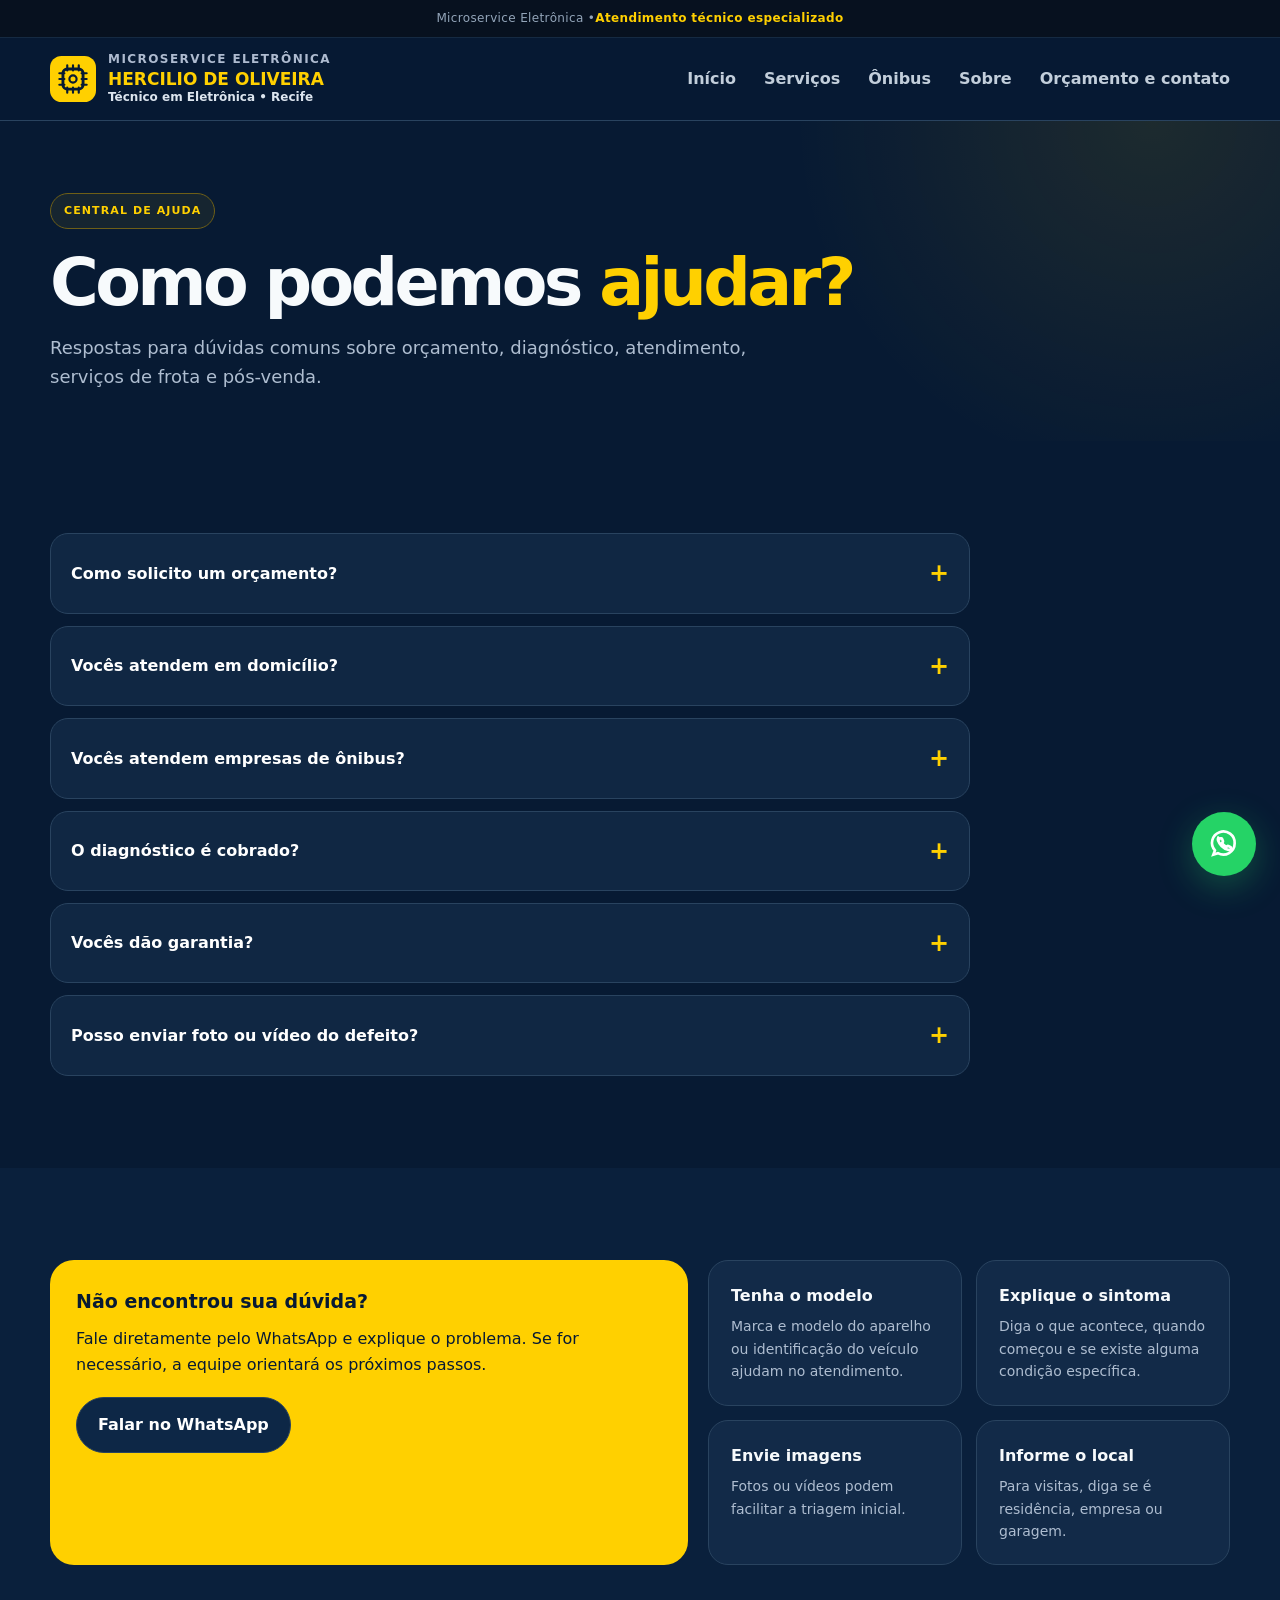
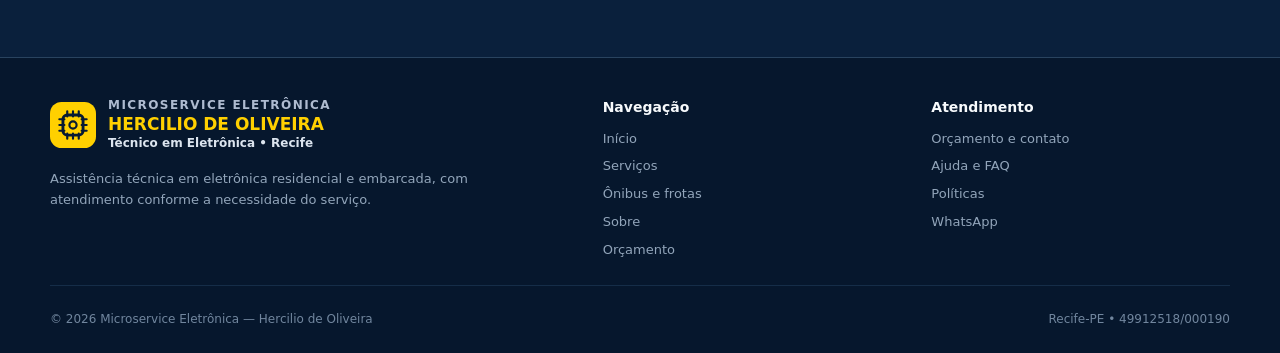
==== ajuda.html @ 04bb1ad4 "Add files via upload" ====
<!DOCTYPE html>
<html lang="pt-BR">
 <head>
  <meta charset="utf-8"/>
  <meta content="width=device-width,initial-scale=1" name="viewport"/>
  <meta content="Microservice Eletrônica — assistência técnica em eletrônica residencial e embarcada para frotas em Recife e RMR." name="description"/>
  <meta content="#071a33" name="theme-color"/>
  <title>
   Ajuda e FAQ | Microservice Eletrônica
  </title>
  <link href="assets/microservice-icon.svg" rel="icon" type="image/svg+xml"/>
  <link href="style.css" rel="stylesheet"/>
 </head>
 <body>
  <div class="topbar">
   Microservice Eletrônica •
   <b>
    Atendimento técnico especializado
   </b>
  </div>
  <header>
   <div class="container nav">
    <a aria-label="Microservice Eletrônica — início" class="brand" href="index.html">
     <svg aria-hidden="true" class="brand-icon" viewbox="0 0 64 64">
      <rect fill="#ffd000" height="64" rx="16" width="64">
      </rect>
      <rect fill="none" height="28" rx="6" stroke="#071a33" stroke-width="4" width="28" x="18" y="18">
      </rect>
      <path d="M24 13v7M32 13v7M40 13v7M24 44v7M32 44v7M40 44v7M13 24h7M13 32h7M13 40h7M44 24h7M44 32h7M44 40h7" stroke="#071a33" stroke-linecap="round" stroke-width="3">
      </path>
      <circle cx="32" cy="32" fill="#ffd000" r="5" stroke="#071a33" stroke-width="3">
      </circle>
     </svg>
     <div class="brand-text">
      <small>
       MICROSERVICE ELETRÔNICA
      </small>
      <strong>
       HERCILIO DE OLIVEIRA
      </strong>
      <span>
       Técnico em Eletrônica • Recife
      </span>
     </div>
    </a>
    <nav class="menu">
     <a class="" href="index.html">
      Início
     </a>
     <a class="" href="servicos.html">
      Serviços
     </a>
     <a class="" href="onibus.html">
      Ônibus
     </a>
     <a class="" href="sobre.html">
      Sobre
     </a>
     <a class="" href="orcamento.html">
      Orçamento e contato
     </a>
    </nav>
    <button aria-expanded="false" aria-label="Abrir menu" class="hamb" onclick="toggleMenu()">
     ☰
    </button>
   </div>
  </header>
  <main>
   <section class="page-hero">
    <div class="container">
     <div class="kicker">
      Central de ajuda
     </div>
     <h1>
      Como podemos
      <span>
       ajudar?
      </span>
     </h1>
     <p>
      Respostas para dúvidas comuns sobre orçamento, diagnóstico, atendimento, serviços de frota e pós-venda.
     </p>
    </div>
   </section>
   <section class="section">
    <div class="container">
     <div class="faq-list">
      <div class="faq-item">
       <button class="faq-question">
        Como solicito um orçamento?
        <span>
         +
        </span>
       </button>
       <div class="faq-answer">
        Use a página Orçamento, informe o equipamento ou sistema, descreva o defeito e envie. O site abrirá uma conversa no WhatsApp com os dados organizados.
       </div>
      </div>
      <div class="faq-item">
       <button class="faq-question">
        Vocês atendem em domicílio?
        <span>
         +
        </span>
       </button>
       <div class="faq-answer">
        Sim, a Microservice trabalha com atendimento em domicílio para serviços compatíveis. A disponibilidade e o deslocamento devem ser confirmados antes do atendimento.
       </div>
      </div>
      <div class="faq-item">
       <button class="faq-question">
        Vocês atendem empresas de ônibus?
        <span>
         +
        </span>
       </button>
       <div class="faq-answer">
        Sim. A linha de eletrônica embarcada contempla serviços para monitores, letreiros LED, áudio, USB, câmeras e outros periféricos, conforme diagnóstico e viabilidade técnica.
       </div>
      </div>
      <div class="faq-item">
       <button class="faq-question">
        O diagnóstico é cobrado?
        <span>
         +
        </span>
       </button>
       <div class="faq-answer">
        A forma de cobrança do diagnóstico, deslocamento ou visita deve ser confirmada no orçamento, pois depende do tipo de serviço e local.
       </div>
      </div>
      <div class="faq-item">
       <button class="faq-question">
        Vocês dão garantia?
        <span>
         +
        </span>
       </button>
       <div class="faq-answer">
        Quando houver garantia para o serviço, prazo e condições serão informados no orçamento ou comprovante do atendimento. A cobertura depende do serviço realizado e das condições combinadas.
       </div>
      </div>
      <div class="faq-item">
       <button class="faq-question">
        Posso enviar foto ou vídeo do defeito?
        <span>
         +
        </span>
       </button>
       <div class="faq-answer">
        Sim. Fotos, vídeos, modelo do equipamento e descrição do sintoma podem ajudar na triagem. O envio pode ser feito pelo WhatsApp.
       </div>
      </div>
     </div>
    </div>
   </section>
   <section class="section alt">
    <div class="container trust">
     <div class="trust-note">
      <strong>
       Não encontrou sua dúvida?
      </strong>
      <p style="margin-top:10px">
       Fale diretamente pelo WhatsApp e explique o problema. Se for necessário, a equipe orientará os próximos passos.
      </p>
      <a class="btn btn-dark" href="https://wa.me/5581988515073" style="margin-top:20px" target="_blank">
       Falar no WhatsApp
      </a>
     </div>
     <div class="trust-grid">
      <div class="trust-card">
       <h3>
        Tenha o modelo
       </h3>
       <p>
        Marca e modelo do aparelho ou identificação do veículo ajudam no atendimento.
       </p>
      </div>
      <div class="trust-card">
       <h3>
        Explique o sintoma
       </h3>
       <p>
        Diga o que acontece, quando começou e se existe alguma condição específica.
       </p>
      </div>
      <div class="trust-card">
       <h3>
        Envie imagens
       </h3>
       <p>
        Fotos ou vídeos podem facilitar a triagem inicial.
       </p>
      </div>
      <div class="trust-card">
       <h3>
        Informe o local
       </h3>
       <p>
        Para visitas, diga se é residência, empresa ou garagem.
       </p>
      </div>
     </div>
    </div>
   </section>
  </main>
  <footer class="footer">
   <div class="container">
    <div class="footer-grid">
     <div>
      <a class="brand" href="index.html">
       <svg aria-hidden="true" class="brand-icon" viewbox="0 0 64 64">
        <rect fill="#ffd000" height="64" rx="16" width="64">
        </rect>
        <rect fill="none" height="28" rx="6" stroke="#071a33" stroke-width="4" width="28" x="18" y="18">
        </rect>
        <path d="M24 13v7M32 13v7M40 13v7M24 44v7M32 44v7M40 44v7M13 24h7M13 32h7M13 40h7M44 24h7M44 32h7M44 40h7" stroke="#071a33" stroke-linecap="round" stroke-width="3">
        </path>
        <circle cx="32" cy="32" fill="#ffd000" r="5" stroke="#071a33" stroke-width="3">
        </circle>
       </svg>
       <div class="brand-text">
        <small>
         MICROSERVICE ELETRÔNICA
        </small>
        <strong>
         HERCILIO DE OLIVEIRA
        </strong>
        <span>
         Técnico em Eletrônica • Recife
        </span>
       </div>
      </a>
      <p style="margin-top:16px;max-width:480px">
       Assistência técnica em eletrônica residencial e embarcada, com atendimento conforme a necessidade do serviço.
      </p>
     </div>
     <div>
      <h4>
       Navegação
      </h4>
      <ul>
       <li>
        <a href="index.html">
         Início
        </a>
       </li>
       <li>
        <a href="servicos.html">
         Serviços
        </a>
       </li>
       <li>
        <a href="onibus.html">
         Ônibus e frotas
        </a>
       </li>
       <li>
        <a href="sobre.html">
         Sobre
        </a>
       </li>
       <li>
        <a href="orcamento.html">
         Orçamento
        </a>
       </li>
      </ul>
     </div>
     <div>
      <h4>
       Atendimento
      </h4>
      <ul>
       <li>
        <a href="orcamento.html">
         Orçamento e contato
        </a>
       </li>
       <li>
        <a href="ajuda.html">
         Ajuda e FAQ
        </a>
       </li>
       <li>
        <a href="politicas.html">
         Políticas
        </a>
       </li>
       <li>
        <a href="https://wa.me/5581988515073" target="_blank">
         WhatsApp
        </a>
       </li>
      </ul>
     </div>
    </div>
    <div class="footer-bottom">
     <span>
      © 2026 Microservice Eletrônica — Hercilio de Oliveira
     </span>
     <span>
      Recife-PE • 49912518/000190
     </span>
    </div>
   </div>
  </footer>
  <a aria-label="Falar pelo WhatsApp" class="whatsapp" href="https://wa.me/5581988515073?text=Ol%C3%A1%2C%20Hercilio!%20Gostaria%20de%20falar%20sobre%20um%20servi%C3%A7o." target="_blank">
   <svg fill="none" stroke="currentColor" stroke-width="2" viewbox="0 0 24 24">
    <path d="M20 11.5a8.5 8.5 0 0 1-12.6 7.4L4 20l1.2-3.2A8.5 8.5 0 1 1 20 11.5Z">
    </path>
    <path d="M8.7 8.1c.2-.4.4-.4.7-.4h.6c.2 0 .4.1.5.4l.7 1.7c.1.3.1.5-.1.7l-.6.7c.8 1.4 1.9 2.4 3.3 3.1l.7-.7c.2-.2.4-.2.7-.1l1.6.7c.3.1.4.3.4.6v.6c0 .3-.1.5-.4.7-.5.3-1.2.4-1.8.2-3.4-1-6.3-3.7-7.5-7.1-.2-.6-.1-1.3.2-1.9Z">
    </path>
   </svg>
  </a>
  <script src="script.js">
  </script>
 </body>
</html>
---- style.css ----
:root {
  --navy:#071a33;
  --navy2:#0b2341;
  --panel:#122945;
  --panel2:#172f4d;
  --yellow:#ffd000;
  --yellow2:#f5bd00;
  --green:#25d366;
  --cyan:#36d7c5;
  --white:#f7fafc;
  --muted:#aebdd0;
  --line:#29435f;
  --ink:#08172a;
  --shadow:0 22px 70px rgba(0,0,0,.28);
  --radius:24px
}
* {
  box-sizing:border-box;
  margin:0;
  padding:0
}
html {
  scroll-behavior:smooth
}
body {
  font-family:Inter,ui-sans-serif,system-ui,-apple-system,"Segoe UI",sans-serif;
  color:var(--white);
  background:var(--navy);
  line-height:1.6
}
a {
  text-decoration:none;
  color:inherit
}
img {
  display:block;
  max-width:100%
}
button,input,select,textarea {
  font:inherit
}
.container {
  width:min(1180px,calc(100% - 40px));
  margin:auto
}
.topbar {
  height:38px;
  background:#07111f;
  border-bottom:1px solid #152a42;
  display:flex;
  align-items:center;
  justify-content:center;
  color:#93a5b9;
  font-size:12px;
  letter-spacing:.03em
}
.topbar b {
  color:var(--yellow)
}
header {
  position:sticky;
  top:0;
  z-index:100;
  background:rgba(7,26,51,.94);
  backdrop-filter:blur(16px);
  border-bottom:1px solid var(--line)
}
.nav {
  height:82px;
  display:flex;
  align-items:center;
  gap:30px
}
.brand {
  display:flex;
  align-items:center;
  gap:12px;
  min-width:330px
}
.brand-icon {
  width:46px;
  height:46px;
  flex:0 0 46px
}
.brand-text small {
  display:block;
  color:#aebbd0;
  font-size:12px;
  font-weight:800;
  letter-spacing:.12em
}
.brand-text strong {
  display:block;
  color:var(--yellow);
  font-size:17px;
  line-height:1.1
}
.brand-text span {
  display:block;
  color:#dce5ef;
  font-size:12px;
  font-weight:700
}
.menu {
  margin-left:auto;
  display:flex;
  align-items:center;
  gap:28px;
  font-weight:700;
  color:#c2cedb
}
.menu a {
  transition:.2s
}
.menu a:hover,.menu a.active {
  color:#fff
}
.hamb {
  display:none;
  margin-left:auto;
  background:none;
  color:#fff;
  border:0;
  font-size:28px;
  cursor:pointer
}
.hero {
  position:relative;
  overflow:hidden;
  background:radial-gradient(circle at 90% 15%,rgba(255,208,0,.10),transparent 28%),linear-gradient(180deg,#071a33,#081c36)
}
.hero:before {
  content:"";
  position:absolute;
  inset:0;
  background-image:linear-gradient(rgba(255,208,0,.055) 1px,transparent 1px),linear-gradient(90deg,rgba(255,208,0,.055) 1px,transparent 1px);
  background-size:48px 48px;
  mask-image:linear-gradient(to bottom,black,transparent 95%);
  pointer-events:none
}
.hero-grid {
  position:relative;
  min-height:650px;
  padding:72px 0;
  display:grid;
  grid-template-columns:1.02fr .98fr;
  gap:60px;
  align-items:center
}
.eyebrow,.kicker {
  display:inline-flex;
  align-items:center;
  gap:9px;
  border:1px solid var(--line);
  background:rgba(255,255,255,.045);
  color:#e9f0f7;
  padding:8px 13px;
  border-radius:999px;
  text-transform:uppercase;
  letter-spacing:.1em;
  font-weight:900;
  font-size:11px
}
.eyebrow:before {
  content:"";
  width:8px;
  height:8px;
  background:var(--cyan);
  border-radius:50%
}
.kicker {
  color:var(--yellow);
  border-color:#6e5f17;
  background:rgba(255,208,0,.06)
}
h1,h2,h3,h4 {
  font-family:Inter,ui-sans-serif,system-ui,sans-serif
}
h1 {
  font-size:clamp(42px,5.2vw,72px);
  line-height:1.01;
  letter-spacing:-.055em;
  margin-top:20px;
  max-width:760px
}
h1 span,h2 span {
  color:var(--yellow)
}
.lead {
  font-size:18px;
  color:#c1cede;
  max-width:700px;
  margin:24px 0 30px
}
.lead b {
  color:#fff
}
.actions {
  display:flex;
  gap:12px;
  flex-wrap:wrap
}
.btn {
  display:inline-flex;
  align-items:center;
  justify-content:center;
  gap:10px;
  padding:14px 21px;
  border-radius:999px;
  border:1px solid var(--line);
  font-weight:900;
  transition:.2s;
  cursor:pointer
}
.btn:hover {
  transform:translateY(-2px)
}
.btn-primary {
  background:var(--yellow);
  color:#071a33;
  border-color:var(--yellow);
  box-shadow:0 12px 30px rgba(255,208,0,.2)
}
.btn-dark {
  background:#0d2746;
  color:#fff
}
.hero-visual {
  position:relative
}
.hero-photo {
  border:1px solid #38516e;
  border-radius:30px;
  overflow:hidden;
  box-shadow:var(--shadow);
  background:#0d2038
}
.hero-photo img {
  width:100%;
  aspect-ratio:1.22;
  object-fit:cover
}
.float-card {
  position:absolute;
  background:rgba(8,24,45,.93);
  border:1px solid #3a5572;
  border-radius:18px;
  padding:16px 18px;
  box-shadow:var(--shadow);
  backdrop-filter:blur(10px)
}
.float-card strong {
  display:block;
  font-size:15px
}
.float-card small {
  display:block;
  color:#9eb0c4;
  margin-top:2px
}
.float-card.one {
  left:-28px;
  top:34px
}
.float-card.two {
  right:-28px;
  bottom:35px;
  background:var(--yellow);
  color:#071a33;
  border-color:var(--yellow)
}
.float-card.two small {
  color:#23334a
}
.stats {
  display:grid;
  grid-template-columns:repeat(3,1fr);
  gap:12px;
  margin-top:36px
}
.stat {
  border:1px solid var(--line);
  background:rgba(11,35,65,.72);
  padding:16px;
  border-radius:18px
}
.stat strong {
  display:block;
  font-size:16px
}
.stat span {
  display:block;
  color:#9fb0c3;
  font-size:12px;
  margin-top:4px
}
.section {
  padding:92px 0
}
.section.alt {
  background:#0a203c
}
.section.light {
  background:#0e2745
}
.section-head {
  display:flex;
  justify-content:space-between;
  align-items:end;
  gap:30px;
  margin-bottom:34px
}
.section-head p {
  max-width:520px;
  color:#aebed0
}
.section-title {
  font-size:clamp(32px,4vw,50px);
  line-height:1.06;
  letter-spacing:-.045em
}
.cards {
  display:grid;
  grid-template-columns:repeat(3,1fr);
  gap:18px
}
.card {
  background:linear-gradient(180deg,#122a48,#102540);
  border:1px solid var(--line);
  border-radius:22px;
  padding:25px;
  transition:.25s;
  min-height:220px
}
.card:hover {
  transform:translateY(-5px);
  border-color:#466785;
  box-shadow:var(--shadow)
}
.icon {
  width:48px;
  height:48px;
  border-radius:15px;
  background:rgba(255,208,0,.12);
  display:grid;
  place-items:center;
  color:var(--yellow);
  margin-bottom:18px
}
.icon svg {
  width:25px;
  height:25px
}
.card h3 {
  font-size:19px;
  margin-bottom:8px
}
.card p {
  color:#aebdd0;
  font-size:14px
}
.split {
  display:grid;
  grid-template-columns:1fr 1fr;
  gap:42px;
  align-items:center
}
.feature-panel {
  background:var(--yellow);
  color:#071a33;
  border-radius:30px;
  padding:38px
}
.feature-panel h2 {
  font-size:clamp(30px,3.5vw,46px);
  line-height:1.02;
  letter-spacing:-.04em
}
.feature-panel p {
  margin:18px 0 25px
}
.service-list {
  display:grid;
  grid-template-columns:1fr 1fr;
  gap:14px
}
.service-item {
  background:rgba(7,26,51,.08);
  border-radius:18px;
  padding:16px
}
.service-item strong {
  display:block;
  font-size:15px
}
.service-item span {
  display:block;
  font-size:13px;
  margin-top:3px;
  opacity:.75
}
.process {
  display:grid;
  grid-template-columns:repeat(3,1fr);
  gap:14px
}
.step {
  padding:24px;
  border:1px solid var(--line);
  border-radius:22px;
  background:#122a48
}
.step-num {
  width:38px;
  height:38px;
  border-radius:50%;
  background:var(--yellow);
  color:#071a33;
  display:grid;
  place-items:center;
  font-weight:900;
  margin-bottom:17px
}
.step h3 {
  font-size:17px
}
.step p {
  color:#9fb0c4;
  font-size:14px;
  margin-top:5px
}
.trust {
  display:grid;
  grid-template-columns:1.1fr .9fr;
  gap:20px
}
.trust-note {
  padding:26px;
  border-radius:24px;
  background:var(--yellow);
  color:#071a33
}
.trust-note strong {
  font-size:19px
}
.trust-grid {
  display:grid;
  grid-template-columns:1fr 1fr;
  gap:14px
}
.trust-card {
  padding:22px;
  border-radius:20px;
  background:#122a48;
  border:1px solid var(--line)
}
.trust-card h3 {
  font-size:16px
}
.trust-card p {
  color:#aebdd0;
  font-size:14px;
  margin-top:7px
}
.page-hero {
  padding:72px 0 50px;
  background:radial-gradient(circle at 90% 0%,rgba(255,208,0,.09),transparent 30%),#071a33
}
.page-hero h1 {
  max-width:850px
}
.page-hero p {
  max-width:720px;
  color:#aebdd0;
  font-size:18px;
  margin-top:18px
}
.service-grid {
  display:grid;
  grid-template-columns:1.1fr .9fr;
  gap:18px
}
.service-big {
  background:var(--yellow);
  color:#071a33;
  border-radius:28px;
  padding:34px
}
.service-big h2 {
  font-size:clamp(30px,4vw,48px);
  line-height:1.04
}
.service-big p {
  margin:16px 0 25px
}
.service-small {
  background:#122a48;
  border:1px solid var(--line);
  border-radius:28px;
  padding:28px
}
.service-small h3 {
  font-size:21px
}
.service-small p {
  color:#aebdd0;
  margin-top:7px
}
.service-small ul {
  list-style:none;
  display:grid;
  gap:12px;
  margin-top:20px
}
.service-small li {
  display:flex;
  gap:10px
}
.check {
  width:24px;
  height:24px;
  border-radius:50%;
  background:var(--yellow);
  color:#071a33;
  display:grid;
  place-items:center;
  flex:0 0 24px;
  font-weight:900
}
.bus-hero {
  display:grid;
  grid-template-columns:1fr 1fr;
  gap:28px;
  align-items:stretch
}
.bus-copy {
  padding:34px 0
}
.bus-copy p {
  color:#b5c4d4;
  margin:18px 0
}
.bus-list {
  display:grid;
  grid-template-columns:1fr 1fr;
  gap:12px;
  margin-top:24px
}
.bus-item {
  padding:17px;
  border:1px solid var(--line);
  border-radius:17px;
  background:#102743
}
.bus-item strong {
  display:block;
  font-size:14px
}
.bus-item span {
  display:block;
  color:#9fb0c3;
  font-size:12px;
  margin-top:4px
}
.about {
  display:grid;
  grid-template-columns:.85fr 1.15fr;
  gap:40px;
  align-items:center
}
.about-visual {
  border-radius:28px;
  background:linear-gradient(135deg,#122a48,#0a203b);
  border:1px solid var(--line);
  padding:30px
}
.about-visual img {
  width:100%;
  border-radius:18px
}
.about-copy p {
  color:#b4c3d3;
  margin:18px 0
}
.chips {
  display:flex;
  gap:10px;
  flex-wrap:wrap;
  margin-top:20px
}
.chip {
  border:1px solid var(--line);
  background:#102743;
  border-radius:999px;
  padding:9px 14px;
  font-weight:800;
  font-size:13px;
  color:#dce6ef
}
.form-layout {
  display:grid;
  grid-template-columns:.78fr 1.22fr;
  gap:24px
}
.form-info {
  background:#122a48;
  border:1px solid var(--line);
  border-radius:26px;
  padding:30px
}
.form-info h2 {
  font-size:38px;
  line-height:1.05
}
.form-info p {
  color:#aebdd0;
  margin:16px 0 25px
}
.contact-list {
  display:grid;
  gap:12px
}
.contact-row {
  display:flex;
  gap:12px;
  align-items:flex-start;
  padding:15px;
  border-radius:16px;
  background:#0d223c
}
.contact-row b {
  display:block
}
.contact-row span {
  color:#9fb0c3;
  font-size:13px
}
.form-card {
  background:#f6f8fa;
  color:#10233a;
  border-radius:28px;
  padding:30px
}
.form-grid {
  display:grid;
  grid-template-columns:1fr 1fr;
  gap:18px
}
.field.full {
  grid-column:1/-1
}
.field label {
  display:block;
  font-size:12px;
  font-weight:900;
  letter-spacing:.09em;
  text-transform:uppercase;
  color:#69778a;
  margin-bottom:7px
}
.field input,.field select,.field textarea {
  width:100%;
  border:1px solid #d6dde4;
  background:#fff;
  border-radius:13px;
  padding:13px 14px;
  outline:none;
  color:#10233a
}
.field textarea {
  min-height:135px;
  resize:vertical
}
.field input:focus,.field select:focus,.field textarea:focus {
  border-color:#8ca2b8;
  box-shadow:0 0 0 4px rgba(50,100,150,.10)
}
.form-submit {
  margin-top:20px;
  width:100%;
  border:0
}
.form-note {
  font-size:12px;
  color:#7c8898;
  margin-top:10px
}
.contact-grid {
  max-width:900px;
  margin:auto;
  display:grid;
  gap:12px
}
.contact-grid .contact-row {
  align-items:center
}
.contact-grid .contact-row>div:nth-child(2) {
  flex:1
}
.faq-list {
  display:grid;
  gap:12px;
  max-width:920px
}
.faq-item {
  border:1px solid var(--line);
  border-radius:18px;
  background:#102743;
  overflow:hidden
}
.faq-question {
  width:100%;
  background:none;
  border:0;
  color:#fff;
  text-align:left;
  padding:20px;
  display:flex;
  justify-content:space-between;
  align-items:center;
  font-weight:800;
  cursor:pointer
}
.faq-question span {
  font-size:24px;
  color:var(--yellow);
  transition:.2s
}
.faq-answer {
  display:none;
  color:#aebdd0;
  padding:0 20px 20px;
  font-size:14px
}
.faq-item.open .faq-answer {
  display:block
}
.faq-item.open .faq-question span {
  transform:rotate(45deg)
}
.policy-layout {
  display:grid;
  grid-template-columns:260px 1fr;
  gap:28px;
  align-items:start
}
.policy-nav {
  position:sticky;
  top:105px;
  background:#102743;
  border:1px solid var(--line);
  border-radius:20px;
  padding:18px
}
.policy-nav h3 {
  font-size:14px;
  margin-bottom:10px
}
.policy-nav a {
  display:block;
  padding:10px 12px;
  color:#aebdd0;
  border-radius:10px;
  font-size:13px
}
.policy-nav a:hover {
  background:#183351;
  color:#fff
}
.policy-content {
  display:grid;
  gap:16px
}
.policy-card {
  background:#102743;
  border:1px solid var(--line);
  border-radius:24px;
  padding:30px
}
.policy-card h2 {
  font-size:30px;
  margin:5px 0 15px
}
.policy-card h3 {
  font-size:16px;
  margin:22px 0 7px
}
.policy-card p,.policy-card li {
  color:#aebdd0;
  font-size:14px
}
.policy-card ul {
  padding-left:20px
}
.policy-note {
  margin-top:20px;
  padding:16px;
  border-left:3px solid var(--yellow);
  background:#0d223c;
  color:#c1cddb;
  font-size:13px
}
.last-update {
  color:#8194aa;
  font-size:12px
}
.coverage {
  display:grid;
  grid-template-columns:.95fr 1.05fr;
  gap:28px;
  align-items:center
}
.map-card {
  background:#102743;
  border:1px solid var(--line);
  border-radius:28px;
  padding:12px
}
.map-card img {
  width:100%;
  border-radius:20px
}
.footer {
  border-top:1px solid var(--line);
  background:#06172d;
  padding:38px 0 24px
}
.footer-grid {
  display:grid;
  grid-template-columns:1.4fr .8fr .8fr;
  gap:30px
}
.footer h4 {
  font-size:14px;
  margin-bottom:10px
}
.footer p,.footer a,.footer li {
  color:#92a5ba;
  font-size:13px
}
.footer ul {
  list-style:none;
  display:grid;
  gap:7px
}
.footer a:hover {
  color:#fff
}
.footer-bottom {
  display:flex;
  justify-content:space-between;
  gap:20px;
  padding-top:24px;
  margin-top:24px;
  border-top:1px solid #152d48;
  color:#71869e;
  font-size:12px
}
.whatsapp {
  position:fixed;
  right:24px;
  bottom:24px;
  width:64px;
  height:64px;
  border-radius:50%;
  display:grid;
  place-items:center;
  background:var(--green);
  color:#fff;
  box-shadow:0 10px 35px rgba(37,211,102,.3);
  z-index:90
}
.whatsapp svg {
  width:32px;
  height:32px
}
.reveal {
  animation:rise .7s ease both
}
@keyframes rise {
  from {
    opacity:0;
    transform:translateY(14px)
  }
  to {
    opacity:1;
    transform:none
  }
}
@media(max-width:980px) {
  .menu {
    gap:17px
  }
  .brand {
    min-width:auto
  }
  .hero-grid,.split,.service-grid,.bus-hero,.about,.form-layout,.coverage,.trust {
    grid-template-columns:1fr
  }
  .hero-grid {
    padding:58px 0
  }
  .hero-visual {
    max-width:760px
  }
  .cards {
    grid-template-columns:1fr 1fr
  }
  .process {
    grid-template-columns:1fr
  }
  .trust-grid {
    grid-template-columns:1fr 1fr
  }
  .policy-layout {
    grid-template-columns:1fr
  }
  .policy-nav {
    position:static
  }
  .policy-nav a {
    display:inline-block
  }
  .policy-nav h3 {
    margin-bottom:5px
  }
  .footer-grid {
    grid-template-columns:1fr 1fr
  }
  .float-card.one {
    left:15px
  }
  .float-card.two {
    right:15px
  }
}
@media(max-width:760px) {
  .topbar {
    font-size:10px;
    padding:0 12px;
    text-align:center
  }
  .nav {
    height:72px
  }
  .brand-text small {
    font-size:9px
  }
  .brand-text strong {
    font-size:14px
  }
  .brand-text span {
    font-size:10px
  }
  .brand-icon {
    width:40px;
    height:40px;
    flex-basis:40px
  }
  .menu {
    position:absolute;
    top:72px;
    left:20px;
    right:20px;
    display:none;
    flex-direction:column;
    align-items:stretch;
    gap:0;
    background:#0a203c;
    border:1px solid var(--line);
    border-radius:18px;
    padding:10px;
    box-shadow:var(--shadow)
  }
  .menu.mobile-open {
    display:flex
  }
  .menu a {
    padding:13px 14px
  }
  .hamb {
    display:block
  }
  .hero-grid {
    min-height:auto;
    padding:52px 0 70px
  }
  .hero-grid h1 {
    font-size:clamp(38px,12vw,58px)
  }
  .lead {
    font-size:16px
  }
  .stats {
    grid-template-columns:1fr
  }
  .section {
    padding:70px 0
  }
  .section-head {
    align-items:start;
    flex-direction:column
  }
  .cards {
    grid-template-columns:1fr
  }
  .service-list,.bus-list,.form-grid,.trust-grid {
    grid-template-columns:1fr
  }
  .feature-panel,.service-big,.service-small,.form-card,.form-info {
    padding:24px
  }
  .float-card {
    position:relative!important;
    left:auto!important;
    right:auto!important;
    bottom:auto!important;
    top:auto!important;
    margin-top:12px
  }
  .hero-visual {
    display:flex;
    flex-direction:column
  }
  .hero-photo img {
    aspect-ratio:1.15
  }
  .contact-grid .contact-row {
    flex-wrap:wrap
  }
  .contact-grid .contact-row > .btn {
    width:100%;
    margin-left:0 !important
  }
  .footer-grid {
    grid-template-columns:1fr
  }
  .footer-bottom {
    flex-direction:column
  }
  .whatsapp {
    width:58px;
    height:58px;
    right:17px;
    bottom:17px
  }
  .page-hero {
    padding:54px 0 36px
  }
}
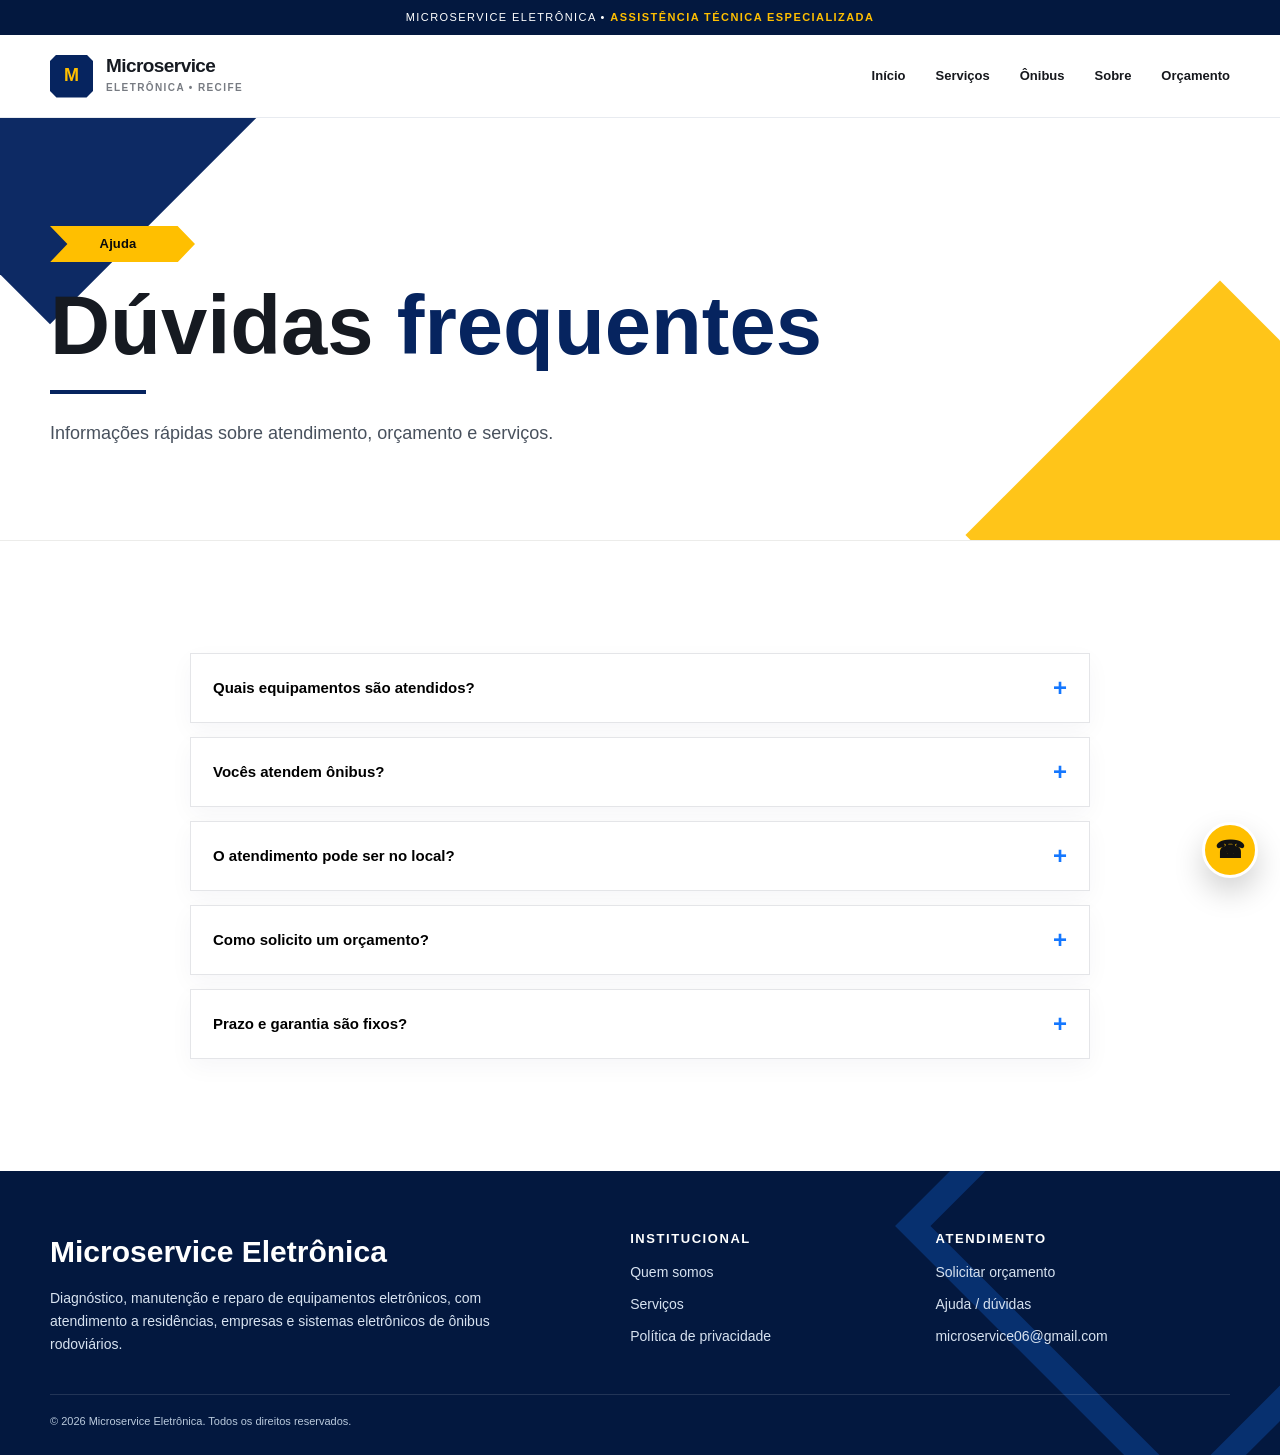
==== commit cca7b2b5: "Add files via upload" ====
--- a/ajuda.html
+++ b/ajuda.html
@@ -1,319 +1,39 @@
 <!DOCTYPE html>
 <html lang="pt-BR">
- <head>
-  <meta charset="utf-8"/>
-  <meta content="width=device-width,initial-scale=1" name="viewport"/>
-  <meta content="Microservice Eletrônica — assistência técnica em eletrônica residencial e embarcada para frotas em Recife e RMR." name="description"/>
-  <meta content="#071a33" name="theme-color"/>
-  <title>
-   Ajuda e FAQ | Microservice Eletrônica
-  </title>
-  <link href="assets/microservice-icon.svg" rel="icon" type="image/svg+xml"/>
-  <link href="style.css" rel="stylesheet"/>
- </head>
- <body>
-  <div class="topbar">
-   Microservice Eletrônica •
-   <b>
-    Atendimento técnico especializado
-   </b>
-  </div>
-  <header>
-   <div class="container nav">
-    <a aria-label="Microservice Eletrônica — início" class="brand" href="index.html">
-     <svg aria-hidden="true" class="brand-icon" viewbox="0 0 64 64">
-      <rect fill="#ffd000" height="64" rx="16" width="64">
-      </rect>
-      <rect fill="none" height="28" rx="6" stroke="#071a33" stroke-width="4" width="28" x="18" y="18">
-      </rect>
-      <path d="M24 13v7M32 13v7M40 13v7M24 44v7M32 44v7M40 44v7M13 24h7M13 32h7M13 40h7M44 24h7M44 32h7M44 40h7" stroke="#071a33" stroke-linecap="round" stroke-width="3">
-      </path>
-      <circle cx="32" cy="32" fill="#ffd000" r="5" stroke="#071a33" stroke-width="3">
-      </circle>
-     </svg>
-     <div class="brand-text">
-      <small>
-       MICROSERVICE ELETRÔNICA
-      </small>
-      <strong>
-       HERCILIO DE OLIVEIRA
-      </strong>
-      <span>
-       Técnico em Eletrônica • Recife
-      </span>
-     </div>
-    </a>
-    <nav class="menu">
-     <a class="" href="index.html">
-      Início
-     </a>
-     <a class="" href="servicos.html">
-      Serviços
-     </a>
-     <a class="" href="onibus.html">
-      Ônibus
-     </a>
-     <a class="" href="sobre.html">
-      Sobre
-     </a>
-     <a class="" href="orcamento.html">
-      Orçamento e contato
-     </a>
-    </nav>
-    <button aria-expanded="false" aria-label="Abrir menu" class="hamb" onclick="toggleMenu()">
-     ☰
-    </button>
-   </div>
-  </header>
-  <main>
-   <section class="page-hero">
-    <div class="container">
-     <div class="kicker">
-      Central de ajuda
-     </div>
-     <h1>
-      Como podemos
-      <span>
-       ajudar?
-      </span>
-     </h1>
-     <p>
-      Respostas para dúvidas comuns sobre orçamento, diagnóstico, atendimento, serviços de frota e pós-venda.
-     </p>
-    </div>
-   </section>
-   <section class="section">
-    <div class="container">
-     <div class="faq-list">
-      <div class="faq-item">
-       <button class="faq-question">
-        Como solicito um orçamento?
-        <span>
-         +
-        </span>
-       </button>
-       <div class="faq-answer">
-        Use a página Orçamento, informe o equipamento ou sistema, descreva o defeito e envie. O site abrirá uma conversa no WhatsApp com os dados organizados.
-       </div>
-      </div>
-      <div class="faq-item">
-       <button class="faq-question">
-        Vocês atendem em domicílio?
-        <span>
-         +
-        </span>
-       </button>
-       <div class="faq-answer">
-        Sim, a Microservice trabalha com atendimento em domicílio para serviços compatíveis. A disponibilidade e o deslocamento devem ser confirmados antes do atendimento.
-       </div>
-      </div>
-      <div class="faq-item">
-       <button class="faq-question">
-        Vocês atendem empresas de ônibus?
-        <span>
-         +
-        </span>
-       </button>
-       <div class="faq-answer">
-        Sim. A linha de eletrônica embarcada contempla serviços para monitores, letreiros LED, áudio, USB, câmeras e outros periféricos, conforme diagnóstico e viabilidade técnica.
-       </div>
-      </div>
-      <div class="faq-item">
-       <button class="faq-question">
-        O diagnóstico é cobrado?
-        <span>
-         +
-        </span>
-       </button>
-       <div class="faq-answer">
-        A forma de cobrança do diagnóstico, deslocamento ou visita deve ser confirmada no orçamento, pois depende do tipo de serviço e local.
-       </div>
-      </div>
-      <div class="faq-item">
-       <button class="faq-question">
-        Vocês dão garantia?
-        <span>
-         +
-        </span>
-       </button>
-       <div class="faq-answer">
-        Quando houver garantia para o serviço, prazo e condições serão informados no orçamento ou comprovante do atendimento. A cobertura depende do serviço realizado e das condições combinadas.
-       </div>
-      </div>
-      <div class="faq-item">
-       <button class="faq-question">
-        Posso enviar foto ou vídeo do defeito?
-        <span>
-         +
-        </span>
-       </button>
-       <div class="faq-answer">
-        Sim. Fotos, vídeos, modelo do equipamento e descrição do sintoma podem ajudar na triagem. O envio pode ser feito pelo WhatsApp.
-       </div>
-      </div>
-     </div>
-    </div>
-   </section>
-   <section class="section alt">
-    <div class="container trust">
-     <div class="trust-note">
-      <strong>
-       Não encontrou sua dúvida?
-      </strong>
-      <p style="margin-top:10px">
-       Fale diretamente pelo WhatsApp e explique o problema. Se for necessário, a equipe orientará os próximos passos.
-      </p>
-      <a class="btn btn-dark" href="https://wa.me/5581988515073" style="margin-top:20px" target="_blank">
-       Falar no WhatsApp
-      </a>
-     </div>
-     <div class="trust-grid">
-      <div class="trust-card">
-       <h3>
-        Tenha o modelo
-       </h3>
-       <p>
-        Marca e modelo do aparelho ou identificação do veículo ajudam no atendimento.
-       </p>
-      </div>
-      <div class="trust-card">
-       <h3>
-        Explique o sintoma
-       </h3>
-       <p>
-        Diga o que acontece, quando começou e se existe alguma condição específica.
-       </p>
-      </div>
-      <div class="trust-card">
-       <h3>
-        Envie imagens
-       </h3>
-       <p>
-        Fotos ou vídeos podem facilitar a triagem inicial.
-       </p>
-      </div>
-      <div class="trust-card">
-       <h3>
-        Informe o local
-       </h3>
-       <p>
-        Para visitas, diga se é residência, empresa ou garagem.
-       </p>
-      </div>
-     </div>
-    </div>
-   </section>
-  </main>
-  <footer class="footer">
-   <div class="container">
-    <div class="footer-grid">
-     <div>
-      <a class="brand" href="index.html">
-       <svg aria-hidden="true" class="brand-icon" viewbox="0 0 64 64">
-        <rect fill="#ffd000" height="64" rx="16" width="64">
-        </rect>
-        <rect fill="none" height="28" rx="6" stroke="#071a33" stroke-width="4" width="28" x="18" y="18">
-        </rect>
-        <path d="M24 13v7M32 13v7M40 13v7M24 44v7M32 44v7M40 44v7M13 24h7M13 32h7M13 40h7M44 24h7M44 32h7M44 40h7" stroke="#071a33" stroke-linecap="round" stroke-width="3">
-        </path>
-        <circle cx="32" cy="32" fill="#ffd000" r="5" stroke="#071a33" stroke-width="3">
-        </circle>
-       </svg>
-       <div class="brand-text">
-        <small>
-         MICROSERVICE ELETRÔNICA
-        </small>
-        <strong>
-         HERCILIO DE OLIVEIRA
-        </strong>
-        <span>
-         Técnico em Eletrônica • Recife
-        </span>
-       </div>
-      </a>
-      <p style="margin-top:16px;max-width:480px">
-       Assistência técnica em eletrônica residencial e embarcada, com atendimento conforme a necessidade do serviço.
-      </p>
-     </div>
-     <div>
-      <h4>
-       Navegação
-      </h4>
-      <ul>
-       <li>
-        <a href="index.html">
-         Início
-        </a>
-       </li>
-       <li>
-        <a href="servicos.html">
-         Serviços
-        </a>
-       </li>
-       <li>
-        <a href="onibus.html">
-         Ônibus e frotas
-        </a>
-       </li>
-       <li>
-        <a href="sobre.html">
-         Sobre
-        </a>
-       </li>
-       <li>
-        <a href="orcamento.html">
-         Orçamento
-        </a>
-       </li>
-      </ul>
-     </div>
-     <div>
-      <h4>
-       Atendimento
-      </h4>
-      <ul>
-       <li>
-        <a href="orcamento.html">
-         Orçamento e contato
-        </a>
-       </li>
-       <li>
-        <a href="ajuda.html">
-         Ajuda e FAQ
-        </a>
-       </li>
-       <li>
-        <a href="politicas.html">
-         Políticas
-        </a>
-       </li>
-       <li>
-        <a href="https://wa.me/5581988515073" target="_blank">
-         WhatsApp
-        </a>
-       </li>
-      </ul>
-     </div>
-    </div>
-    <div class="footer-bottom">
-     <span>
-      © 2026 Microservice Eletrônica — Hercilio de Oliveira
-     </span>
-     <span>
-      Recife-PE • 49912518/000190
-     </span>
-    </div>
-   </div>
-  </footer>
-  <a aria-label="Falar pelo WhatsApp" class="whatsapp" href="https://wa.me/5581988515073?text=Ol%C3%A1%2C%20Hercilio!%20Gostaria%20de%20falar%20sobre%20um%20servi%C3%A7o." target="_blank">
-   <svg fill="none" stroke="currentColor" stroke-width="2" viewbox="0 0 24 24">
-    <path d="M20 11.5a8.5 8.5 0 0 1-12.6 7.4L4 20l1.2-3.2A8.5 8.5 0 1 1 20 11.5Z">
-    </path>
-    <path d="M8.7 8.1c.2-.4.4-.4.7-.4h.6c.2 0 .4.1.5.4l.7 1.7c.1.3.1.5-.1.7l-.6.7c.8 1.4 1.9 2.4 3.3 3.1l.7-.7c.2-.2.4-.2.7-.1l1.6.7c.3.1.4.3.4.6v.6c0 .3-.1.5-.4.7-.5.3-1.2.4-1.8.2-3.4-1-6.3-3.7-7.5-7.1-.2-.6-.1-1.3.2-1.9Z">
-    </path>
-   </svg>
-  </a>
-  <script src="script.js">
-  </script>
- </body>
-</html>
+<head>
+<meta charset="utf-8"><meta name="viewport" content="width=device-width,initial-scale=1">
+<meta name="description" content="Microservice Eletrônica — assistência técnica especializada em eletrônica residencial e embarcada.">
+<meta name="theme-color" content="#08265f">
+<title>Ajuda | Microservice Eletrônica</title>
+<link rel="icon" href="assets/microservice-icon.svg" type="image/svg+xml">
+<link rel="stylesheet" href="style.css">
+</head>
+<body>
+<div class="topline">Microservice Eletrônica • <b>Assistência Técnica Especializada</b></div>
+<header><div class="container nav">
+<a class="brand" href="index.html" aria-label="Microservice Eletrônica">
+<div class="brand-mark">M</div><div class="brand-text"><strong>Microservice</strong><span>Eletrônica • Recife</span></div>
+</a>
+<nav class="menu"><a class="" href="index.html">Início</a><a class="" href="servicos.html">Serviços</a><a class="" href="onibus.html">Ônibus</a><a class="" href="sobre.html">Sobre</a><a class="" href="orcamento.html">Orçamento</a></nav>
+<button class="hamb" onclick="toggleMenu()" aria-label="Abrir menu" aria-expanded="false">☰</button>
+</div></header>
+
+<main><section class="page-hero"><div class="container reveal"><span class="kicker">Ajuda</span><h1>Dúvidas <span>frequentes</span></h1><div class="rule"></div><p>Informações rápidas sobre atendimento, orçamento e serviços.</p></div></section>
+<section class="section"><div class="container" style="max-width:900px"><div class="faq">
+<div class="faq-item"><button class="faq-question">Quais equipamentos são atendidos? <span>+</span></button><div class="faq-answer"><p>A Microservice informa no material do projeto atendimento a TVs, aparelhos de som, micro-ondas e outros eletrônicos, além de sistemas eletrônicos de ônibus.</p></div></div>
+<div class="faq-item"><button class="faq-question">Vocês atendem ônibus? <span>+</span></button><div class="faq-answer"><p>Sim. O serviço inclui módulos de som, monitores, inversores, câmeras e outros periféricos conforme escopo e disponibilidade técnica.</p></div></div>
+<div class="faq-item"><button class="faq-question">O atendimento pode ser no local? <span>+</span></button><div class="faq-answer"><p>Sim. O projeto prevê atendimento a domicílio e para empresas de turismo, além do atendimento em oficina.</p></div></div>
+<div class="faq-item"><button class="faq-question">Como solicito um orçamento? <span>+</span></button><div class="faq-answer"><p>Use a página de orçamento e contato para enviar os dados do equipamento e descrever o defeito ou necessidade.</p></div></div>
+<div class="faq-item"><button class="faq-question">Prazo e garantia são fixos? <span>+</span></button><div class="faq-answer"><p>Não. Prazo, deslocamento, peças e garantia são definidos conforme o serviço e confirmados no orçamento.</p></div></div>
+</div></div></section></main>
+<footer class="footer"><div class="container">
+<div class="footer-grid">
+<div><h3>Microservice Eletrônica</h3><p style="margin-top:12px;max-width:460px">Diagnóstico, manutenção e reparo de equipamentos eletrônicos, com atendimento a residências, empresas e sistemas eletrônicos de ônibus rodoviários.</p></div>
+<div><h4>Institucional</h4><div class="footer-links" style="margin-top:12px"><a href="sobre.html">Quem somos</a><a href="servicos.html">Serviços</a><a href="politicas.html">Política de privacidade</a></div></div>
+<div><h4>Atendimento</h4><div class="footer-links" style="margin-top:12px"><a href="orcamento.html">Solicitar orçamento</a><a href="ajuda.html">Ajuda / dúvidas</a><a href="mailto:microservice06@gmail.com">microservice06@gmail.com</a></div></div>
+</div>
+<div class="copyright">© 2026 Microservice Eletrônica. Todos os direitos reservados.</div>
+</div></footer>
+<a class="whatsapp-float" href="https://wa.me/5581988515073" target="_blank" rel="noopener" aria-label="Falar com a Microservice pelo WhatsApp">☎</a>
+<script src="script.js"></script>
+</body></html>
--- a/style.css
+++ b/style.css
@@ -1,1050 +1,420 @@
-:root {
-  --navy:#071a33;
-  --navy2:#0b2341;
-  --panel:#122945;
-  --panel2:#172f4d;
-  --yellow:#ffd000;
-  --yellow2:#f5bd00;
-  --green:#25d366;
-  --cyan:#36d7c5;
-  --white:#f7fafc;
-  --muted:#aebdd0;
-  --line:#29435f;
-  --ink:#08172a;
-  --shadow:0 22px 70px rgba(0,0,0,.28);
-  --radius:24px
-}
-* {
-  box-sizing:border-box;
-  margin:0;
-  padding:0
-}
-html {
-  scroll-behavior:smooth
-}
-body {
-  font-family:Inter,ui-sans-serif,system-ui,-apple-system,"Segoe UI",sans-serif;
-  color:var(--white);
-  background:var(--navy);
-  line-height:1.6
-}
-a {
-  text-decoration:none;
-  color:inherit
-}
-img {
-  display:block;
-  max-width:100%
-}
-button,input,select,textarea {
-  font:inherit
-}
-.container {
-  width:min(1180px,calc(100% - 40px));
-  margin:auto
-}
-.topbar {
-  height:38px;
-  background:#07111f;
-  border-bottom:1px solid #152a42;
-  display:flex;
-  align-items:center;
-  justify-content:center;
-  color:#93a5b9;
-  font-size:12px;
-  letter-spacing:.03em
-}
-.topbar b {
-  color:var(--yellow)
-}
-header {
-  position:sticky;
-  top:0;
-  z-index:100;
-  background:rgba(7,26,51,.94);
-  backdrop-filter:blur(16px);
-  border-bottom:1px solid var(--line)
-}
-.nav {
-  height:82px;
-  display:flex;
-  align-items:center;
-  gap:30px
-}
-.brand {
-  display:flex;
-  align-items:center;
-  gap:12px;
-  min-width:330px
-}
-.brand-icon {
-  width:46px;
-  height:46px;
-  flex:0 0 46px
-}
-.brand-text small {
-  display:block;
-  color:#aebbd0;
-  font-size:12px;
-  font-weight:800;
-  letter-spacing:.12em
-}
-.brand-text strong {
-  display:block;
-  color:var(--yellow);
-  font-size:17px;
-  line-height:1.1
-}
-.brand-text span {
-  display:block;
-  color:#dce5ef;
-  font-size:12px;
-  font-weight:700
-}
-.menu {
-  margin-left:auto;
-  display:flex;
-  align-items:center;
-  gap:28px;
-  font-weight:700;
-  color:#c2cedb
-}
-.menu a {
-  transition:.2s
-}
-.menu a:hover,.menu a.active {
-  color:#fff
-}
-.hamb {
-  display:none;
-  margin-left:auto;
-  background:none;
-  color:#fff;
-  border:0;
-  font-size:28px;
-  cursor:pointer
-}
-.hero {
-  position:relative;
-  overflow:hidden;
-  background:radial-gradient(circle at 90% 15%,rgba(255,208,0,.10),transparent 28%),linear-gradient(180deg,#071a33,#081c36)
-}
-.hero:before {
-  content:"";
-  position:absolute;
-  inset:0;
-  background-image:linear-gradient(rgba(255,208,0,.055) 1px,transparent 1px),linear-gradient(90deg,rgba(255,208,0,.055) 1px,transparent 1px);
-  background-size:48px 48px;
-  mask-image:linear-gradient(to bottom,black,transparent 95%);
-  pointer-events:none
-}
-.hero-grid {
-  position:relative;
-  min-height:650px;
-  padding:72px 0;
-  display:grid;
-  grid-template-columns:1.02fr .98fr;
-  gap:60px;
-  align-items:center
-}
-.eyebrow,.kicker {
-  display:inline-flex;
-  align-items:center;
-  gap:9px;
-  border:1px solid var(--line);
-  background:rgba(255,255,255,.045);
-  color:#e9f0f7;
-  padding:8px 13px;
-  border-radius:999px;
-  text-transform:uppercase;
-  letter-spacing:.1em;
-  font-weight:900;
-  font-size:11px
-}
-.eyebrow:before {
-  content:"";
-  width:8px;
-  height:8px;
-  background:var(--cyan);
-  border-radius:50%
-}
-.kicker {
-  color:var(--yellow);
-  border-color:#6e5f17;
-  background:rgba(255,208,0,.06)
-}
-h1,h2,h3,h4 {
-  font-family:Inter,ui-sans-serif,system-ui,sans-serif
-}
-h1 {
-  font-size:clamp(42px,5.2vw,72px);
-  line-height:1.01;
-  letter-spacing:-.055em;
-  margin-top:20px;
-  max-width:760px
-}
-h1 span,h2 span {
-  color:var(--yellow)
-}
-.lead {
-  font-size:18px;
-  color:#c1cede;
-  max-width:700px;
-  margin:24px 0 30px
-}
-.lead b {
-  color:#fff
-}
-.actions {
-  display:flex;
-  gap:12px;
-  flex-wrap:wrap
-}
-.btn {
-  display:inline-flex;
-  align-items:center;
-  justify-content:center;
-  gap:10px;
-  padding:14px 21px;
-  border-radius:999px;
-  border:1px solid var(--line);
-  font-weight:900;
-  transition:.2s;
-  cursor:pointer
-}
-.btn:hover {
-  transform:translateY(-2px)
-}
-.btn-primary {
-  background:var(--yellow);
-  color:#071a33;
-  border-color:var(--yellow);
-  box-shadow:0 12px 30px rgba(255,208,0,.2)
-}
-.btn-dark {
-  background:#0d2746;
-  color:#fff
-}
-.hero-visual {
-  position:relative
-}
-.hero-photo {
-  border:1px solid #38516e;
-  border-radius:30px;
-  overflow:hidden;
-  box-shadow:var(--shadow);
-  background:#0d2038
-}
-.hero-photo img {
-  width:100%;
-  aspect-ratio:1.22;
-  object-fit:cover
-}
-.float-card {
-  position:absolute;
-  background:rgba(8,24,45,.93);
-  border:1px solid #3a5572;
-  border-radius:18px;
-  padding:16px 18px;
-  box-shadow:var(--shadow);
-  backdrop-filter:blur(10px)
-}
-.float-card strong {
-  display:block;
-  font-size:15px
-}
-.float-card small {
-  display:block;
-  color:#9eb0c4;
-  margin-top:2px
-}
-.float-card.one {
-  left:-28px;
-  top:34px
-}
-.float-card.two {
-  right:-28px;
-  bottom:35px;
-  background:var(--yellow);
-  color:#071a33;
-  border-color:var(--yellow)
-}
-.float-card.two small {
-  color:#23334a
-}
-.stats {
-  display:grid;
-  grid-template-columns:repeat(3,1fr);
-  gap:12px;
-  margin-top:36px
-}
-.stat {
-  border:1px solid var(--line);
-  background:rgba(11,35,65,.72);
-  padding:16px;
-  border-radius:18px
-}
-.stat strong {
-  display:block;
-  font-size:16px
-}
-.stat span {
-  display:block;
-  color:#9fb0c3;
-  font-size:12px;
-  margin-top:4px
-}
-.section {
-  padding:92px 0
-}
-.section.alt {
-  background:#0a203c
-}
-.section.light {
-  background:#0e2745
-}
-.section-head {
-  display:flex;
-  justify-content:space-between;
-  align-items:end;
-  gap:30px;
-  margin-bottom:34px
-}
-.section-head p {
-  max-width:520px;
-  color:#aebed0
-}
-.section-title {
-  font-size:clamp(32px,4vw,50px);
-  line-height:1.06;
-  letter-spacing:-.045em
-}
-.cards {
-  display:grid;
-  grid-template-columns:repeat(3,1fr);
-  gap:18px
-}
-.card {
-  background:linear-gradient(180deg,#122a48,#102540);
-  border:1px solid var(--line);
-  border-radius:22px;
-  padding:25px;
-  transition:.25s;
-  min-height:220px
-}
-.card:hover {
-  transform:translateY(-5px);
-  border-color:#466785;
-  box-shadow:var(--shadow)
-}
-.icon {
-  width:48px;
-  height:48px;
-  border-radius:15px;
-  background:rgba(255,208,0,.12);
-  display:grid;
-  place-items:center;
-  color:var(--yellow);
-  margin-bottom:18px
-}
-.icon svg {
-  width:25px;
-  height:25px
-}
-.card h3 {
-  font-size:19px;
-  margin-bottom:8px
-}
-.card p {
-  color:#aebdd0;
-  font-size:14px
-}
-.split {
-  display:grid;
-  grid-template-columns:1fr 1fr;
-  gap:42px;
-  align-items:center
-}
-.feature-panel {
-  background:var(--yellow);
-  color:#071a33;
-  border-radius:30px;
-  padding:38px
-}
-.feature-panel h2 {
-  font-size:clamp(30px,3.5vw,46px);
-  line-height:1.02;
-  letter-spacing:-.04em
-}
-.feature-panel p {
-  margin:18px 0 25px
-}
-.service-list {
-  display:grid;
-  grid-template-columns:1fr 1fr;
-  gap:14px
-}
-.service-item {
-  background:rgba(7,26,51,.08);
-  border-radius:18px;
-  padding:16px
-}
-.service-item strong {
-  display:block;
-  font-size:15px
-}
-.service-item span {
-  display:block;
-  font-size:13px;
-  margin-top:3px;
-  opacity:.75
-}
-.process {
-  display:grid;
-  grid-template-columns:repeat(3,1fr);
-  gap:14px
-}
-.step {
-  padding:24px;
-  border:1px solid var(--line);
-  border-radius:22px;
-  background:#122a48
-}
-.step-num {
-  width:38px;
-  height:38px;
-  border-radius:50%;
-  background:var(--yellow);
-  color:#071a33;
-  display:grid;
-  place-items:center;
-  font-weight:900;
-  margin-bottom:17px
-}
-.step h3 {
-  font-size:17px
-}
-.step p {
-  color:#9fb0c4;
-  font-size:14px;
-  margin-top:5px
-}
-.trust {
-  display:grid;
-  grid-template-columns:1.1fr .9fr;
-  gap:20px
-}
-.trust-note {
-  padding:26px;
-  border-radius:24px;
-  background:var(--yellow);
-  color:#071a33
-}
-.trust-note strong {
-  font-size:19px
-}
-.trust-grid {
-  display:grid;
-  grid-template-columns:1fr 1fr;
-  gap:14px
-}
-.trust-card {
-  padding:22px;
-  border-radius:20px;
-  background:#122a48;
-  border:1px solid var(--line)
-}
-.trust-card h3 {
-  font-size:16px
-}
-.trust-card p {
-  color:#aebdd0;
-  font-size:14px;
-  margin-top:7px
-}
-.page-hero {
-  padding:72px 0 50px;
-  background:radial-gradient(circle at 90% 0%,rgba(255,208,0,.09),transparent 30%),#071a33
-}
-.page-hero h1 {
-  max-width:850px
-}
-.page-hero p {
-  max-width:720px;
-  color:#aebdd0;
-  font-size:18px;
-  margin-top:18px
-}
-.service-grid {
-  display:grid;
-  grid-template-columns:1.1fr .9fr;
-  gap:18px
-}
-.service-big {
-  background:var(--yellow);
-  color:#071a33;
-  border-radius:28px;
-  padding:34px
-}
-.service-big h2 {
-  font-size:clamp(30px,4vw,48px);
-  line-height:1.04
-}
-.service-big p {
-  margin:16px 0 25px
-}
-.service-small {
-  background:#122a48;
-  border:1px solid var(--line);
-  border-radius:28px;
-  padding:28px
-}
-.service-small h3 {
-  font-size:21px
-}
-.service-small p {
-  color:#aebdd0;
-  margin-top:7px
-}
-.service-small ul {
-  list-style:none;
-  display:grid;
-  gap:12px;
-  margin-top:20px
-}
-.service-small li {
-  display:flex;
-  gap:10px
-}
-.check {
-  width:24px;
-  height:24px;
-  border-radius:50%;
-  background:var(--yellow);
-  color:#071a33;
-  display:grid;
-  place-items:center;
-  flex:0 0 24px;
-  font-weight:900
-}
-.bus-hero {
-  display:grid;
-  grid-template-columns:1fr 1fr;
-  gap:28px;
-  align-items:stretch
-}
-.bus-copy {
-  padding:34px 0
-}
-.bus-copy p {
-  color:#b5c4d4;
-  margin:18px 0
-}
-.bus-list {
-  display:grid;
-  grid-template-columns:1fr 1fr;
-  gap:12px;
-  margin-top:24px
-}
-.bus-item {
-  padding:17px;
-  border:1px solid var(--line);
-  border-radius:17px;
-  background:#102743
-}
-.bus-item strong {
-  display:block;
-  font-size:14px
-}
-.bus-item span {
-  display:block;
-  color:#9fb0c3;
-  font-size:12px;
-  margin-top:4px
-}
-.about {
-  display:grid;
-  grid-template-columns:.85fr 1.15fr;
-  gap:40px;
-  align-items:center
-}
-.about-visual {
-  border-radius:28px;
-  background:linear-gradient(135deg,#122a48,#0a203b);
-  border:1px solid var(--line);
-  padding:30px
-}
-.about-visual img {
-  width:100%;
-  border-radius:18px
-}
-.about-copy p {
-  color:#b4c3d3;
-  margin:18px 0
-}
-.chips {
-  display:flex;
-  gap:10px;
-  flex-wrap:wrap;
-  margin-top:20px
-}
-.chip {
-  border:1px solid var(--line);
-  background:#102743;
-  border-radius:999px;
-  padding:9px 14px;
-  font-weight:800;
-  font-size:13px;
-  color:#dce6ef
-}
-.form-layout {
-  display:grid;
-  grid-template-columns:.78fr 1.22fr;
-  gap:24px
-}
-.form-info {
-  background:#122a48;
-  border:1px solid var(--line);
-  border-radius:26px;
-  padding:30px
-}
-.form-info h2 {
-  font-size:38px;
-  line-height:1.05
-}
-.form-info p {
-  color:#aebdd0;
-  margin:16px 0 25px
-}
-.contact-list {
-  display:grid;
-  gap:12px
-}
-.contact-row {
-  display:flex;
-  gap:12px;
-  align-items:flex-start;
-  padding:15px;
-  border-radius:16px;
-  background:#0d223c
-}
-.contact-row b {
-  display:block
-}
-.contact-row span {
-  color:#9fb0c3;
-  font-size:13px
-}
-.form-card {
-  background:#f6f8fa;
-  color:#10233a;
-  border-radius:28px;
-  padding:30px
-}
-.form-grid {
-  display:grid;
-  grid-template-columns:1fr 1fr;
-  gap:18px
-}
-.field.full {
-  grid-column:1/-1
-}
-.field label {
-  display:block;
-  font-size:12px;
-  font-weight:900;
-  letter-spacing:.09em;
-  text-transform:uppercase;
-  color:#69778a;
-  margin-bottom:7px
-}
-.field input,.field select,.field textarea {
-  width:100%;
-  border:1px solid #d6dde4;
-  background:#fff;
-  border-radius:13px;
-  padding:13px 14px;
-  outline:none;
-  color:#10233a
-}
-.field textarea {
-  min-height:135px;
-  resize:vertical
-}
-.field input:focus,.field select:focus,.field textarea:focus {
-  border-color:#8ca2b8;
-  box-shadow:0 0 0 4px rgba(50,100,150,.10)
-}
-.form-submit {
-  margin-top:20px;
-  width:100%;
-  border:0
-}
-.form-note {
-  font-size:12px;
-  color:#7c8898;
-  margin-top:10px
-}
-.contact-grid {
-  max-width:900px;
-  margin:auto;
-  display:grid;
-  gap:12px
-}
-.contact-grid .contact-row {
-  align-items:center
-}
-.contact-grid .contact-row>div:nth-child(2) {
-  flex:1
-}
-.faq-list {
-  display:grid;
-  gap:12px;
-  max-width:920px
-}
-.faq-item {
-  border:1px solid var(--line);
-  border-radius:18px;
-  background:#102743;
-  overflow:hidden
-}
-.faq-question {
-  width:100%;
-  background:none;
-  border:0;
-  color:#fff;
-  text-align:left;
-  padding:20px;
-  display:flex;
-  justify-content:space-between;
-  align-items:center;
-  font-weight:800;
-  cursor:pointer
-}
-.faq-question span {
-  font-size:24px;
-  color:var(--yellow);
-  transition:.2s
-}
-.faq-answer {
-  display:none;
-  color:#aebdd0;
-  padding:0 20px 20px;
-  font-size:14px
-}
-.faq-item.open .faq-answer {
-  display:block
-}
-.faq-item.open .faq-question span {
-  transform:rotate(45deg)
-}
-.policy-layout {
-  display:grid;
-  grid-template-columns:260px 1fr;
-  gap:28px;
-  align-items:start
-}
-.policy-nav {
-  position:sticky;
-  top:105px;
-  background:#102743;
-  border:1px solid var(--line);
-  border-radius:20px;
-  padding:18px
-}
-.policy-nav h3 {
-  font-size:14px;
-  margin-bottom:10px
-}
-.policy-nav a {
-  display:block;
-  padding:10px 12px;
-  color:#aebdd0;
-  border-radius:10px;
-  font-size:13px
-}
-.policy-nav a:hover {
-  background:#183351;
-  color:#fff
-}
-.policy-content {
-  display:grid;
-  gap:16px
-}
-.policy-card {
-  background:#102743;
-  border:1px solid var(--line);
-  border-radius:24px;
-  padding:30px
-}
-.policy-card h2 {
-  font-size:30px;
-  margin:5px 0 15px
-}
-.policy-card h3 {
-  font-size:16px;
-  margin:22px 0 7px
-}
-.policy-card p,.policy-card li {
-  color:#aebdd0;
-  font-size:14px
-}
-.policy-card ul {
-  padding-left:20px
-}
-.policy-note {
-  margin-top:20px;
-  padding:16px;
-  border-left:3px solid var(--yellow);
-  background:#0d223c;
-  color:#c1cddb;
-  font-size:13px
-}
-.last-update {
-  color:#8194aa;
-  font-size:12px
-}
-.coverage {
-  display:grid;
-  grid-template-columns:.95fr 1.05fr;
-  gap:28px;
-  align-items:center
-}
-.map-card {
-  background:#102743;
-  border:1px solid var(--line);
-  border-radius:28px;
-  padding:12px
-}
-.map-card img {
-  width:100%;
-  border-radius:20px
-}
-.footer {
-  border-top:1px solid var(--line);
-  background:#06172d;
-  padding:38px 0 24px
-}
-.footer-grid {
-  display:grid;
-  grid-template-columns:1.4fr .8fr .8fr;
-  gap:30px
-}
-.footer h4 {
-  font-size:14px;
-  margin-bottom:10px
-}
-.footer p,.footer a,.footer li {
-  color:#92a5ba;
-  font-size:13px
-}
-.footer ul {
-  list-style:none;
-  display:grid;
-  gap:7px
-}
-.footer a:hover {
-  color:#fff
-}
-.footer-bottom {
-  display:flex;
-  justify-content:space-between;
-  gap:20px;
-  padding-top:24px;
-  margin-top:24px;
-  border-top:1px solid #152d48;
-  color:#71869e;
-  font-size:12px
-}
-.whatsapp {
-  position:fixed;
-  right:24px;
-  bottom:24px;
-  width:64px;
-  height:64px;
-  border-radius:50%;
-  display:grid;
-  place-items:center;
-  background:var(--green);
-  color:#fff;
-  box-shadow:0 10px 35px rgba(37,211,102,.3);
-  z-index:90
-}
-.whatsapp svg {
-  width:32px;
-  height:32px
-}
-.reveal {
-  animation:rise .7s ease both
-}
-@keyframes rise {
-  from {
-    opacity:0;
-    transform:translateY(14px)
-  }
-  to {
-    opacity:1;
-    transform:none
-  }
-}
-@media(max-width:980px) {
-  .menu {
-    gap:17px
-  }
-  .brand {
-    min-width:auto
-  }
-  .hero-grid,.split,.service-grid,.bus-hero,.about,.form-layout,.coverage,.trust {
-    grid-template-columns:1fr
-  }
-  .hero-grid {
-    padding:58px 0
-  }
-  .hero-visual {
-    max-width:760px
-  }
-  .cards {
-    grid-template-columns:1fr 1fr
-  }
-  .process {
-    grid-template-columns:1fr
-  }
-  .trust-grid {
-    grid-template-columns:1fr 1fr
-  }
-  .policy-layout {
-    grid-template-columns:1fr
-  }
-  .policy-nav {
-    position:static
-  }
-  .policy-nav a {
-    display:inline-block
-  }
-  .policy-nav h3 {
-    margin-bottom:5px
-  }
-  .footer-grid {
-    grid-template-columns:1fr 1fr
-  }
-  .float-card.one {
-    left:15px
-  }
-  .float-card.two {
-    right:15px
-  }
-}
-@media(max-width:760px) {
-  .topbar {
-    font-size:10px;
-    padding:0 12px;
-    text-align:center
-  }
-  .nav {
-    height:72px
-  }
-  .brand-text small {
-    font-size:9px
-  }
-  .brand-text strong {
-    font-size:14px
-  }
-  .brand-text span {
-    font-size:10px
-  }
-  .brand-icon {
-    width:40px;
-    height:40px;
-    flex-basis:40px
-  }
-  .menu {
-    position:absolute;
-    top:72px;
-    left:20px;
-    right:20px;
-    display:none;
-    flex-direction:column;
-    align-items:stretch;
-    gap:0;
-    background:#0a203c;
-    border:1px solid var(--line);
-    border-radius:18px;
-    padding:10px;
-    box-shadow:var(--shadow)
-  }
-  .menu.mobile-open {
-    display:flex
-  }
-  .menu a {
-    padding:13px 14px
-  }
-  .hamb {
-    display:block
-  }
-  .hero-grid {
-    min-height:auto;
-    padding:52px 0 70px
-  }
-  .hero-grid h1 {
-    font-size:clamp(38px,12vw,58px)
-  }
-  .lead {
-    font-size:16px
-  }
-  .stats {
-    grid-template-columns:1fr
-  }
-  .section {
-    padding:70px 0
-  }
-  .section-head {
-    align-items:start;
-    flex-direction:column
-  }
-  .cards {
-    grid-template-columns:1fr
-  }
-  .service-list,.bus-list,.form-grid,.trust-grid {
-    grid-template-columns:1fr
-  }
-  .feature-panel,.service-big,.service-small,.form-card,.form-info {
-    padding:24px
-  }
-  .float-card {
-    position:relative!important;
-    left:auto!important;
-    right:auto!important;
-    bottom:auto!important;
-    top:auto!important;
-    margin-top:12px
-  }
-  .hero-visual {
-    display:flex;
-    flex-direction:column
-  }
-  .hero-photo img {
-    aspect-ratio:1.15
-  }
-  .contact-grid .contact-row {
-    flex-wrap:wrap
-  }
-  .contact-grid .contact-row > .btn {
-    width:100%;
-    margin-left:0 !important
-  }
-  .footer-grid {
-    grid-template-columns:1fr
-  }
-  .footer-bottom {
-    flex-direction:column
-  }
-  .whatsapp {
-    width:58px;
-    height:58px;
-    right:17px;
-    bottom:17px
-  }
-  .page-hero {
-    padding:54px 0 36px
-  }
-}
+
+:root{
+  --navy:#06245f;
+  --navy-deep:#03183f;
+  --blue:#1477ff;
+  --blue-2:#2f8cff;
+  --yellow:#ffbf00;
+  --orange:#f47b20;
+  --ink:#111216;
+  --muted:#5b6068;
+  --paper:#fff;
+  --soft:#f5f5f3;
+  --line:#e4e5e8;
+  --shadow:0 24px 70px rgba(4,27,70,.13);
+  --shadow-soft:0 14px 38px rgba(4,27,70,.09);
+  --container:1180px;
+}
+*{box-sizing:border-box;margin:0;padding:0}
+html{scroll-behavior:smooth}
+body{font-family:"Montserrat",Arial,sans-serif;color:var(--ink);background:#fff;line-height:1.55;overflow-x:hidden}
+a{text-decoration:none;color:inherit}
+img{display:block;max-width:100%}
+button,input,select,textarea{font:inherit}
+.container{width:min(var(--container),calc(100% - 48px));margin:auto}
+
+/* ==================== TOP / NAV ==================== */
+.topline{background:var(--navy-deep);color:#fff;font-size:11px;letter-spacing:.13em;text-transform:uppercase;padding:9px 0;text-align:center}
+.topline b{color:var(--yellow)}
+header{position:sticky;top:0;z-index:80;background:rgba(255,255,255,.96);backdrop-filter:blur(14px);border-bottom:1px solid rgba(6,36,95,.09)}
+.nav{height:82px;display:flex;align-items:center;gap:30px}
+.brand{display:flex;align-items:center;gap:13px}
+.brand-mark{width:43px;height:43px;background:var(--navy);color:var(--yellow);display:grid;place-items:center;font-weight:800;font-size:18px;clip-path:polygon(15% 0,85% 0,100% 15%,100% 85%,85% 100%,15% 100%,0 85%,0 15%)}
+.brand-text strong{display:block;font-size:19px;line-height:1;font-weight:800;letter-spacing:-.03em}
+.brand-text span{display:block;color:#777b82;font-size:10px;font-weight:800;text-transform:uppercase;letter-spacing:.14em;margin-top:5px}
+.menu{margin-left:auto;display:flex;align-items:center;gap:30px;font-weight:700;font-size:13px}
+.menu a{position:relative;padding:10px 0;color:#16181d}
+.menu a:after{content:"";position:absolute;left:0;bottom:1px;width:0;height:3px;background:var(--yellow);transition:.25s}
+.menu a:hover:after,.menu a.active:after{width:100%}
+.menu a.active{color:var(--navy)}
+.hamb{display:none;margin-left:auto;border:0;background:var(--navy);color:#fff;width:45px;height:45px;border-radius:4px;font-size:22px;cursor:pointer}
+
+/* ==================== SHARED GEOMETRY ==================== */
+.kicker,.eyebrow{display:inline-flex;align-items:center;justify-content:center;position:relative;background:var(--yellow);color:#0b0b0b;padding:8px 34px 8px 25px;font-size:13px;font-weight:800;text-transform:none;letter-spacing:.01em;min-width:145px;clip-path:polygon(0 0,88% 0,100% 50%,88% 100%,0 100%,12% 50%)}
+.rule{width:96px;height:4px;background:var(--navy);margin:22px 0 26px}
+.rule.yellow{background:var(--yellow)}
+.section-title{font-family:"Cormorant Garamond",Georgia,serif;font-size:clamp(42px,5vw,66px);line-height:1.02;letter-spacing:-.045em;margin:18px 0}
+.section-title span{color:var(--navy)}
+.section-head{max-width:790px;margin-bottom:45px}
+.section-head p{color:var(--muted);font-size:17px}
+.section{padding:112px 0;position:relative}
+.section.soft{background:#f7f7f5}
+.section.navy{background:var(--navy);color:#fff}
+.section.navy .section-title span{color:var(--yellow)}
+.section.navy .section-head p{color:#c9d6ea}
+.grid-2{display:grid;grid-template-columns:1fr 1fr;gap:72px;align-items:center}
+
+/* ==================== HERO / COVER ==================== */
+.hero{position:relative;min-height:760px;background:var(--navy-deep);color:#fff;overflow:hidden}
+.hero:before{content:"";position:absolute;inset:0;background:linear-gradient(90deg,rgba(3,24,63,.96) 0%,rgba(3,24,63,.9) 38%,rgba(3,24,63,.08) 72%);z-index:1}
+.hero:after{content:"";position:absolute;right:-11%;top:-25%;width:58%;height:150%;background:var(--blue);transform:skewX(-18deg);opacity:.95;z-index:2}
+.hero-photo{position:absolute;right:0;top:0;width:57%;height:100%;object-fit:cover;object-position:center;z-index:3;clip-path:polygon(18% 0,100% 0,100% 100%,0 100%,12% 72%,3% 50%,12% 28%)}
+.hero-photo{filter:saturate(.9) contrast(1.04)}
+.hero-inner{position:relative;z-index:5;min-height:760px;display:flex;align-items:center}
+.hero-copy{width:57%;padding:70px 0 80px}
+.hero .eyebrow{background:transparent;color:var(--blue);padding:0;clip-path:none;min-width:0;font-size:15px;text-transform:uppercase;letter-spacing:.1em}
+.hero h1{font-family:"Montserrat",Arial,sans-serif;font-size:clamp(58px,7.5vw,104px);font-weight:800;line-height:.86;letter-spacing:-.075em;margin:24px 0 30px;max-width:700px}
+.hero h1 span{display:block;color:var(--blue)}
+.hero .lead{max-width:600px;color:#d7e2f5;font-size:18px;line-height:1.7}
+.actions{display:flex;gap:13px;flex-wrap:wrap;margin-top:34px}
+.btn{display:inline-flex;align-items:center;justify-content:center;gap:9px;padding:14px 23px;min-height:50px;border:2px solid transparent;border-radius:2px;font-weight:800;transition:.22s;cursor:pointer}
+.btn:hover{transform:translateY(-2px);box-shadow:0 10px 25px rgba(0,0,0,.14)}
+.btn-primary{background:var(--yellow);color:#111}
+.btn-outline{border-color:#fff;color:#fff;background:transparent}
+.btn-navy{background:var(--navy);color:#fff}
+.hero-contact{margin-top:45px;display:flex;gap:22px;flex-wrap:wrap;font-size:13px;color:#fff}
+.hero-contact span{display:flex;gap:8px;align-items:center}
+.hero-contact i{font-style:normal;color:var(--yellow);font-size:18px}
+
+/* diagonal frame used throughout the PDF */
+.photo-cut{position:relative;overflow:hidden;box-shadow:var(--shadow);clip-path:polygon(10% 0,100% 0,100% 77%,88% 100%,0 100%,0 22%)}
+.photo-cut:after{content:"";position:absolute;inset:0;border:0 solid transparent;pointer-events:none}
+.photo-cut img{width:100%;height:560px;object-fit:cover}
+.split-photo{position:relative;min-height:600px}
+.split-photo:before{content:"";position:absolute;left:-85px;top:-75px;width:350px;height:700px;background:var(--navy);transform:skewX(25deg);z-index:0}
+.split-photo:after{content:"";position:absolute;left:205px;bottom:-70px;width:180px;height:180px;background:var(--yellow);transform:rotate(45deg);z-index:0}
+.split-photo img{width:76%;height:430px;object-fit:cover;position:absolute;right:0;top:0;z-index:2;clip-path:polygon(13% 0,100% 0,100% 88%,87% 100%,0 100%,0 13%);box-shadow:var(--shadow)}
+.split-photo img+img{width:54%;height:320px;left:0;top:275px;right:auto;z-index:3;border:12px solid #fff;clip-path:polygon(17% 0,100% 0,100% 82%,82% 100%,0 100%,0 18%)}
+
+/* ==================== HOME CONTENT ==================== */
+.cards{display:grid;grid-template-columns:repeat(2,1fr);gap:22px}
+.card{background:#fff;border:0;padding:32px 34px;min-height:235px;box-shadow:0 16px 42px rgba(5,29,73,.08);position:relative;overflow:hidden;transition:.25s}
+.card:after{content:"";position:absolute;right:-45px;bottom:-55px;width:120px;height:120px;border:14px solid rgba(20,119,255,.08);transform:rotate(45deg)}
+.card:hover{transform:translateY(-7px);box-shadow:var(--shadow)}
+.icon-square{width:68px;height:68px;background:var(--orange);display:grid;place-items:center;color:#fff;font-size:23px;margin-bottom:24px;border-radius:4px;clip-path:polygon(0 0,100% 0,100% 80%,80% 100%,0 100%)}
+.card h3{font-size:17px;text-transform:uppercase;letter-spacing:.13em;margin-bottom:11px}
+.card p{color:var(--muted);font-size:15px;line-height:1.7}
+.quote{margin-top:32px;padding:24px 0 0 28px;border-left:4px solid var(--yellow)}
+.quote strong{display:block;letter-spacing:.12em;font-size:13px}
+.quote p{margin-top:8px;color:var(--muted)}
+.service-band{background:var(--navy);color:#fff;padding:94px 0;position:relative;overflow:hidden}
+.service-band:before{content:"";position:absolute;left:-150px;bottom:-210px;width:480px;height:480px;border:32px solid rgba(20,119,255,.7);transform:rotate(45deg)}
+.service-band:after{content:"";position:absolute;right:-160px;top:-180px;width:500px;height:500px;border:30px solid rgba(255,191,0,.8);transform:rotate(45deg)}
+.service-band .container{position:relative;z-index:2}
+.service-band h2{font-family:"Cormorant Garamond",Georgia,serif;font-size:clamp(44px,5vw,66px);line-height:1.03;max-width:790px;margin:22px 0}
+.service-band p{max-width:700px;color:#cbd8eb;margin:18px 0 28px;font-size:17px}
+.process{display:grid;grid-template-columns:repeat(3,1fr);gap:20px;margin-top:45px}
+.step{padding:27px;border:1px solid rgba(255,255,255,.18);background:rgba(255,255,255,.045);min-height:175px}
+.step b{display:block;color:var(--yellow);font-size:12px;letter-spacing:.14em;text-transform:uppercase;margin-bottom:10px}
+.step h3{font-size:19px;margin-bottom:6px}.step p{font-size:14px;margin:0;color:#c9d5e7}
+.stats{display:grid;grid-template-columns:repeat(3,1fr);gap:18px;margin-top:34px}
+.stat{border-top:4px solid var(--navy);padding-top:15px}.stat strong{display:block;font-size:30px}.stat span{color:var(--muted);font-size:13px}
+
+/* ==================== INNER PAGE HERO ==================== */
+.page-hero{background:#fff;padding:108px 0 92px;position:relative;overflow:hidden;border-bottom:1px solid #ececea}
+.page-hero:before{content:"";position:absolute;left:-110px;top:-180px;width:320px;height:320px;background:var(--navy);transform:rotate(45deg);opacity:.97}
+.page-hero:after{content:"";position:absolute;right:-120px;bottom:-175px;width:360px;height:360px;background:var(--yellow);transform:rotate(45deg);opacity:.9}
+.page-hero .container{position:relative;z-index:2}
+.page-hero h1{font-family:"Cormorant Garamond",Georgia,serif;font-size:clamp(50px,6.5vw,84px);line-height:.98;max-width:940px;margin:23px 0}
+.page-hero h1 span{color:var(--navy)}
+.page-hero p{max-width:760px;color:var(--muted);font-size:18px}
+
+/* ==================== BUS ==================== */
+.bus-grid{display:grid;grid-template-columns:1.1fr .9fr;gap:70px;align-items:start}
+.bus-list{display:grid;grid-template-columns:1fr 1fr;gap:15px;margin-top:30px}
+.bus-item{padding:22px 21px;background:#fff;border-left:5px solid var(--orange);box-shadow:var(--shadow-soft);min-height:105px}
+.bus-item strong{display:block;font-size:15px}.bus-item span{color:var(--muted);font-size:13px;line-height:1.5}
+.highlight{background:var(--yellow);padding:40px;box-shadow:var(--shadow);position:relative;overflow:hidden}
+.highlight:after{content:"";position:absolute;right:-75px;bottom:-90px;width:210px;height:210px;border:22px solid rgba(6,36,95,.14);transform:rotate(45deg)}
+.highlight h3{font-family:"Cormorant Garamond",Georgia,serif;font-size:34px;line-height:1.05;margin:22px 0 12px;position:relative;z-index:1}
+.highlight p,.highlight div{position:relative;z-index:1}
+
+/* ==================== GALLERY / CONTACT / FAQ ==================== */
+.gallery{display:grid;grid-template-columns:1.25fr .75fr;gap:18px}.gallery img{width:100%;height:245px;object-fit:cover}.gallery .big{height:508px}.gallery .stack{display:grid;gap:18px}
+.contact-grid{display:grid;grid-template-columns:.85fr 1.15fr;gap:60px;align-items:start}
+.contact-card{background:var(--navy);color:#fff;padding:44px;position:relative;overflow:hidden;min-height:500px}
+.contact-card:before{content:"";position:absolute;right:-80px;top:-100px;width:260px;height:260px;border:28px solid var(--blue);transform:rotate(45deg)}
+.contact-card:after{content:"";position:absolute;left:-80px;bottom:-110px;width:260px;height:260px;border:25px solid var(--yellow);transform:rotate(45deg);opacity:.75}
+.contact-card>*{position:relative;z-index:2}
+.contact-item{padding:19px 0;border-bottom:1px solid rgba(255,255,255,.15)}.contact-item small{color:#b7c7df;display:block;font-size:11px;text-transform:uppercase;letter-spacing:.12em;margin-bottom:4px}.contact-item strong{font-size:17px}
+.form{background:#fff;border:1px solid var(--line);padding:40px;box-shadow:var(--shadow)}
+.form-grid{display:grid;grid-template-columns:1fr 1fr;gap:18px}.field{display:flex;flex-direction:column;gap:7px}.field.full{grid-column:1/-1}.field label{font-size:11px;font-weight:800;text-transform:uppercase;letter-spacing:.1em}.field input,.field select,.field textarea{border:1px solid #dcdfe4;padding:14px 15px;outline:none;border-radius:2px;background:#fff}.field textarea{min-height:145px;resize:vertical}.field input:focus,.field select:focus,.field textarea:focus{border-color:var(--blue);box-shadow:0 0 0 3px rgba(20,119,255,.1)}
+.faq{display:grid;gap:14px}.faq-item{border:1px solid var(--line);background:#fff;box-shadow:0 8px 24px rgba(5,29,73,.04)}.faq-question{width:100%;background:#fff;border:0;padding:22px;text-align:left;font-weight:800;display:flex;justify-content:space-between;cursor:pointer}.faq-question span{color:var(--blue);font-size:24px;line-height:1}.faq-answer{max-height:0;overflow:hidden;transition:max-height .3s ease;padding:0 22px}.faq-item.open .faq-answer{max-height:220px;padding-bottom:22px}.faq-answer p{color:var(--muted)}
+
+/* ==================== FOOTER ==================== */
+.footer{background:var(--navy-deep);color:#fff;padding:58px 0 25px;position:relative;overflow:hidden}
+.footer:after{content:"";position:absolute;right:-110px;top:-150px;width:360px;height:360px;border:25px solid rgba(20,119,255,.25);transform:rotate(45deg)}
+.footer-grid{display:grid;grid-template-columns:1.35fr .65fr .75fr;gap:50px;position:relative;z-index:1}.footer h3{font-family:"Cormorant Garamond",Georgia,serif;font-size:30px}.footer h4{font-size:13px;text-transform:uppercase;letter-spacing:.12em;color:#fff}.footer p,.footer a{color:#b7c6dc;font-size:14px}.footer-links{display:grid;gap:9px}.footer-links a:hover{color:var(--yellow)}.copyright{border-top:1px solid rgba(255,255,255,.12);margin-top:38px;padding-top:18px;color:#8293ae;font-size:11px;position:relative;z-index:1}
+
+/* floating action */
+.whatsapp-float{position:fixed;right:22px;bottom:22px;width:56px;height:56px;background:var(--yellow);color:#111;display:grid;place-items:center;border-radius:50%;font-size:24px;font-weight:800;box-shadow:0 14px 30px rgba(0,0,0,.18);z-index:70;border:3px solid #fff}
+.whatsapp-float:hover{transform:translateY(-3px)}
+
+.reveal{opacity:0;transform:translateY(24px);transition:opacity .7s ease,transform .7s ease}.reveal.show{opacity:1;transform:none}
+
+@media(max-width:900px){
+ .menu{position:absolute;left:20px;right:20px;top:82px;background:#fff;padding:18px;display:none;flex-direction:column;align-items:stretch;box-shadow:var(--shadow);border:1px solid var(--line)}
+ .menu.mobile-open{display:flex}.hamb{display:block}
+ .hero{min-height:700px}.hero:after{right:-35%;width:70%;opacity:.65}.hero-photo{width:80%;opacity:.42;clip-path:polygon(28% 0,100% 0,100% 100%,0 100%,16% 72%,5% 50%,16% 28%)}.hero-copy{width:72%}.hero-inner{min-height:700px}
+ .grid-2,.bus-grid,.contact-grid{grid-template-columns:1fr;gap:45px}.split-photo{min-height:540px}
+ .footer-grid{grid-template-columns:1fr 1fr}
+}
+@media(max-width:650px){
+ .container{width:min(100% - 28px,var(--container))}.nav{height:70px}.menu{top:70px;left:14px;right:14px}.topline{font-size:9px}
+ .hero{min-height:710px}.hero-inner{min-height:710px}.hero:before{background:linear-gradient(90deg,rgba(3,24,63,.96),rgba(3,24,63,.72))}.hero-photo{width:100%;opacity:.22;clip-path:none}.hero:after{display:none}.hero-copy{width:100%;padding:50px 0}.hero h1{font-size:56px}.hero .lead{font-size:16px}
+ .section{padding:76px 0}.section-title{font-size:45px}.page-hero{padding:88px 0 74px}.page-hero h1{font-size:51px}
+ .cards,.bus-list,.process,.stats,.form-grid,.gallery{grid-template-columns:1fr}.gallery .big{height:300px}.gallery img{height:230px}
+ .photo-cut img{height:360px}.split-photo{min-height:480px}.split-photo:before{left:-160px}.split-photo img{height:330px}.split-photo img+img{height:250px;top:220px}
+ .form{padding:25px}.contact-card{padding:30px;min-height:420px}.footer-grid{grid-template-columns:1fr}.whatsapp-float{right:15px;bottom:15px}
+}
+
+/* ==================== V3 — LAYOUT MAIS COMPACTO ==================== */
+.section-compact{padding-top:72px;padding-bottom:72px}
+.hero-compact{min-height:610px}.hero-compact .hero-inner{min-height:610px}.hero-compact .hero-copy{padding-top:45px;padding-bottom:55px}.hero-compact .hero h1{font-size:clamp(54px,6.7vw,92px)}
+.page-hero-compact{padding:78px 0 62px}.page-hero-compact h1{font-size:clamp(46px,5.8vw,76px)}
+.compact-head{margin-bottom:30px}.compact-head p{font-size:16px}
+.home-about-strip{display:grid;grid-template-columns:1.7fr .65fr .65fr;gap:18px;align-items:stretch}.home-about-copy{padding-right:20px}.home-about-copy .section-title{font-size:clamp(38px,4.5vw,56px);margin:14px 0}.home-about-copy p{max-width:650px;color:var(--muted)}
+.text-link{display:inline-flex;margin-top:20px;font-weight:800;color:var(--navy);border-bottom:2px solid var(--yellow);padding-bottom:3px}
+.mini-feature{background:var(--yellow);padding:26px;display:flex;flex-direction:column;justify-content:flex-end;min-height:170px;position:relative;overflow:hidden}.mini-feature:after{content:"";position:absolute;right:-42px;top:-48px;width:120px;height:120px;border:12px solid rgba(6,36,95,.15);transform:rotate(45deg)}.mini-feature.dark{background:var(--navy);color:#fff}.mini-feature strong,.mini-feature span{position:relative;z-index:1}.mini-feature strong{font-size:18px;margin-bottom:6px}.mini-feature span{font-size:13px;color:#5b6068}.mini-feature.dark span{color:#d3def0}
+.service-preview-grid{display:grid;grid-template-columns:repeat(3,1fr);gap:16px}.preview-card{background:#fff;padding:25px 26px;min-height:155px;border-top:5px solid var(--navy);box-shadow:var(--shadow-soft);display:flex;flex-direction:column;transition:.22s}.preview-card:hover{transform:translateY(-5px);box-shadow:var(--shadow)}.preview-number{font-size:11px;font-weight:800;color:var(--blue);letter-spacing:.12em;margin-bottom:auto}.preview-card strong{font-size:18px;margin-top:20px}.preview-card span:last-child{font-size:13px;color:var(--muted);margin-top:6px;line-height:1.5}.center-cta{text-align:center;margin-top:30px}.center-cta p{display:inline;margin-right:12px;color:var(--muted);font-size:14px}
+.service-band-compact{padding:70px 0}.service-band-compact h2{font-size:clamp(40px,4.7vw,60px);margin:17px 0}.service-band-compact p{font-size:16px}.process-compact{margin-top:28px}.process-compact .step{min-height:145px;padding:22px}
+.home-final-cta{padding-top:58px;padding-bottom:58px}.final-cta-inner{background:var(--soft);border-left:6px solid var(--yellow);padding:28px 34px;display:flex;align-items:center;justify-content:space-between;gap:30px}.final-cta-inner h2{font-family:"Cormorant Garamond",Georgia,serif;font-size:34px;margin:10px 0 4px}.final-cta-inner p{color:var(--muted)}
+
+/* ==================== HOME — SERVIÇOS EDITORIAIS ==================== */
+.home-services-editorial{background:#f5f5f3;padding-top:72px;padding-bottom:72px}
+.editorial-services-head{display:grid;grid-template-columns:minmax(0,1.05fr) minmax(280px,.72fr);gap:90px;align-items:end;margin-bottom:38px}
+.editorial-services-head .section-title{max-width:720px;margin-top:17px}
+.editorial-services-head>p{max-width:470px;color:var(--muted);font-size:15px;line-height:1.8;margin-bottom:5px}
+.editorial-service-list{border-top:1px solid #d7d9dc}
+.editorial-service-row{display:grid;grid-template-columns:70px 1fr 55px;align-items:center;gap:26px;padding:27px 4px;border-bottom:1px solid #d7d9dc;transition:.22s}
+.editorial-service-row:hover{background:rgba(255,255,255,.72);padding-left:18px;padding-right:18px}
+.editorial-service-index{font-size:11px;font-weight:800;letter-spacing:.12em;color:var(--blue)}
+.editorial-service-main h3{font-family:"Cormorant Garamond",Georgia,serif;font-size:34px;line-height:1.05;color:var(--navy);margin-bottom:5px}
+.editorial-service-main p{font-size:13px;color:var(--muted);line-height:1.6;max-width:760px}
+.editorial-arrow{width:42px;height:42px;border:1px solid #cfd3d9;display:grid;place-items:center;color:var(--navy);font-size:20px;transition:.22s}
+.editorial-service-row:hover .editorial-arrow{background:var(--yellow);border-color:var(--yellow);transform:translate(2px,-2px)}
+.editorial-services-footer{display:flex;align-items:center;justify-content:space-between;gap:20px;padding-top:28px}
+.editorial-services-footer p{font-size:13px;color:var(--muted)}
+.text-link{font-size:13px;font-weight:800;color:var(--navy);border-bottom:2px solid var(--yellow);padding-bottom:5px}
+.text-link span{font-size:18px;margin-left:5px}
+
+/* catálogo estilo ecommerce */
+.catalog-grid{display:grid;grid-template-columns:repeat(2,1fr);gap:18px}.catalog-card{background:#fff;border:1px solid var(--line);padding:25px;position:relative;min-height:245px;display:flex;flex-direction:column;box-shadow:0 12px 34px rgba(5,29,73,.055);transition:.22s;overflow:hidden}.catalog-card:after{content:"";position:absolute;right:-50px;bottom:-65px;width:140px;height:140px;border:14px solid rgba(20,119,255,.07);transform:rotate(45deg);pointer-events:none}.catalog-card:hover{transform:translateY(-5px);box-shadow:var(--shadow)}.catalog-top{display:flex;align-items:center;justify-content:space-between;margin-bottom:22px}.catalog-top>span:first-child{font-size:12px;font-weight:800;color:var(--blue);letter-spacing:.12em}.catalog-tag{font-size:10px;text-transform:uppercase;letter-spacing:.08em;font-weight:800;color:#6c7179;border:1px solid var(--line);padding:6px 8px}.catalog-card h3{font-family:"Cormorant Garamond",Georgia,serif;font-size:28px;line-height:1.08;max-width:520px}.catalog-card>p{color:var(--muted);font-size:14px;line-height:1.6;margin-top:10px;max-width:590px}.catalog-actions{display:flex;gap:9px;flex-wrap:wrap;margin-top:auto;padding-top:22px;position:relative;z-index:2}.catalog-actions .btn{padding:11px 15px;min-height:43px;font-size:12px}.btn-yellow{background:var(--yellow);color:#111}.catalog-transition{display:grid;grid-template-columns:1fr .7fr;gap:55px;align-items:center}.small-photo img{height:320px}.process-box{background:#fff;border:1px solid var(--line);padding:34px}.process-box>div:first-child h2{font-family:"Cormorant Garamond",Georgia,serif;font-size:42px;margin-top:12px}.process-box>div:first-child h2 span{color:var(--navy)}.light-step{border:1px solid var(--line);background:#fafafa}.light-step b{color:var(--navy)}
+
+/* página ônibus */
+.bus-catalog .catalog-card{border-top:5px solid var(--orange)}.bus-support{align-items:stretch}.bus-support .highlight{height:100%;padding:34px}.support-list{margin-top:22px;display:grid;gap:11px}.support-list div{font-size:14px}.support-list b{display:inline-grid;place-items:center;width:26px;height:26px;background:var(--navy);color:#fff;margin-right:8px;font-size:11px}.bus-support .quote{margin-bottom:24px}
+
+/* página sobre */
+.about-main{align-items:center}.about-service-row{display:grid;grid-template-columns:repeat(3,1fr);gap:16px}.about-service-box{padding:28px;background:#fff;border:1px solid var(--line);box-shadow:var(--shadow-soft);min-height:175px;position:relative;overflow:hidden}.about-service-box:after{content:"";position:absolute;right:-42px;bottom:-45px;width:110px;height:110px;border:12px solid rgba(20,119,255,.08);transform:rotate(45deg)}.about-service-box .box-number{font-size:11px;color:var(--blue);font-weight:800;letter-spacing:.1em}.about-service-box h3{font-size:21px;margin:25px 0 7px}.about-service-box p{color:var(--muted);font-size:14px}.about-service-box.navy-box{background:var(--navy);color:#fff}.about-service-box.navy-box p{color:#d4dff0}.about-service-box.navy-box .box-number{color:var(--yellow)}.mt-16{margin-top:16px}
+
+
+@media(max-width:900px){
+ .editorial-services-head{grid-template-columns:1fr;gap:18px;align-items:start}
+ .editorial-service-row{grid-template-columns:50px 1fr 45px;gap:18px}
+}
+@media(max-width:650px){
+ .home-services-editorial{padding-top:58px;padding-bottom:58px}
+ .editorial-service-row{grid-template-columns:38px 1fr 40px;gap:12px;padding:23px 0}
+ .editorial-service-row:hover{padding-left:10px;padding-right:10px}
+ .editorial-service-main h3{font-size:29px}
+ .editorial-service-main p{font-size:12px}
+ .editorial-arrow{width:36px;height:36px}
+ .editorial-services-footer{align-items:flex-start;flex-direction:column;gap:14px}
+}
+
+/* modal de detalhes */
+.modal{position:fixed;inset:0;display:none;align-items:center;justify-content:center;padding:22px;z-index:120}.modal.open{display:flex}.modal-backdrop{position:absolute;inset:0;background:rgba(3,24,63,.72);backdrop-filter:blur(5px)}.modal-dialog{position:relative;z-index:2;background:#fff;width:min(680px,100%);padding:38px;box-shadow:0 30px 90px rgba(0,0,0,.25);max-height:90vh;overflow:auto}.modal-dialog h2{font-family:"Cormorant Garamond",Georgia,serif;font-size:44px;line-height:1.05;margin-top:18px}.modal-dialog>p{color:var(--muted);font-size:16px;line-height:1.75}.modal-close{position:absolute;right:15px;top:12px;width:42px;height:42px;border:0;background:var(--soft);font-size:28px;cursor:pointer;color:var(--navy)}.modal-note{margin:25px 0;padding:18px 20px;border-left:4px solid var(--yellow);background:#f7f7f5;display:grid;gap:4px}.modal-note strong{font-size:12px;text-transform:uppercase;letter-spacing:.1em}.modal-note span{font-size:13px;color:var(--muted)}
+
+@media(max-width:900px){
+ .hero-compact,.hero-compact .hero-inner{min-height:590px}.home-about-strip,.service-preview-grid,.catalog-transition,.about-service-row{grid-template-columns:1fr 1fr}.home-about-copy{grid-column:1/-1}.catalog-grid{grid-template-columns:1fr}.final-cta-inner{align-items:flex-start;flex-direction:column}.center-cta p{display:block;margin:0 0 12px}.catalog-transition .small-photo{order:-1}
+}
+@media(max-width:650px){
+ .section-compact{padding-top:58px;padding-bottom:58px}.hero-compact,.hero-compact .hero-inner{min-height:570px}.hero-compact .hero-copy{padding:38px 0 45px}.hero-compact .hero h1{font-size:53px}.page-hero-compact{padding:68px 0 55px}.page-hero-compact h1{font-size:49px}.home-about-strip,.service-preview-grid,.about-service-row{grid-template-columns:1fr}.home-about-copy{padding-right:0}.mini-feature{min-height:130px}.service-band-compact{padding:58px 0}.service-band-compact h2{font-size:42px}.catalog-card{min-height:0}.catalog-card h3{font-size:25px}.catalog-actions{flex-direction:column}.catalog-actions .btn{width:100%}.catalog-transition{grid-template-columns:1fr}.small-photo img{height:280px}.process-box{padding:24px}.process-box>div:first-child h2{font-size:35px}.modal-dialog{padding:28px 22px}.modal-dialog h2{font-size:36px}.bus-support{grid-template-columns:1fr}.final-cta-inner{padding:25px}.final-cta-inner h2{font-size:29px}
+}
+body.modal-open{overflow:hidden}
+
+/* ==================== HOME — APRESENTAÇÃO DA EMPRESA ==================== */
+.home-company-section{padding:82px 0 88px;background:#fff;overflow:hidden}
+.home-company-grid{display:grid;grid-template-columns:minmax(0,.92fr) minmax(0,1.08fr);gap:78px;align-items:center}
+.home-company-visual{min-height:500px;position:relative;padding:18px 42px 42px 0}
+.company-photo-main{position:relative;width:84%;height:455px;overflow:hidden;clip-path:polygon(12% 0,100% 0,100% 82%,88% 100%,0 100%,0 18%);box-shadow:var(--shadow)}
+.company-photo-main:after{content:"";position:absolute;inset:0;background:linear-gradient(135deg,rgba(6,36,95,.05),rgba(6,36,95,.25))}
+.company-photo-main img{width:100%;height:100%;object-fit:cover;object-position:center}
+.company-photo-detail{position:absolute;right:0;bottom:0;width:47%;height:190px;background:#fff;padding:9px;box-shadow:var(--shadow-soft);clip-path:polygon(15% 0,100% 0,100% 100%,0 100%,0 20%)}
+.company-photo-detail img{width:100%;height:100%;object-fit:cover}
+.company-badge{position:absolute;left:-17px;top:55px;background:var(--yellow);padding:18px 24px 17px;display:flex;flex-direction:column;min-width:170px;box-shadow:0 12px 30px rgba(6,36,95,.14);clip-path:polygon(0 0,92% 0,100% 50%,92% 100%,0 100%,8% 50%)}
+.company-badge span{font-size:10px;font-weight:800;letter-spacing:.13em}
+.company-badge strong{font-family:"Cormorant Garamond",Georgia,serif;font-size:22px;line-height:1;margin-top:3px;color:var(--navy)}
+.home-company-copy{padding:6px 0 4px}
+.home-company-copy .section-title{font-size:clamp(39px,4.25vw,58px);max-width:650px;margin:18px 0 10px}
+.home-company-copy .rule{margin:18px 0 24px}
+.home-company-copy p{max-width:650px;color:var(--muted);font-size:15.5px;line-height:1.75}
+.home-company-copy .company-intro{font-size:18px;line-height:1.7;color:#30343a;max-width:680px}
+.company-responsibility{display:flex;align-items:center;gap:15px;margin:28px 0 25px}
+.responsibility-line{width:42px;height:4px;background:var(--yellow);flex:none}
+.company-responsibility strong,.company-responsibility span{display:block}
+.company-responsibility strong{font-size:13px;text-transform:uppercase;letter-spacing:.07em;color:var(--navy)}
+.company-responsibility span{font-size:13px;color:var(--muted);margin-top:2px}
+.company-button{display:inline-flex;margin-top:0}
+
+@media(max-width:900px){
+ .home-company-grid{grid-template-columns:1fr;gap:45px}
+ .home-company-visual{min-height:480px;max-width:720px;width:100%;margin:auto}
+ .home-company-copy{max-width:760px;margin:auto}
+}
+@media(max-width:650px){
+ .home-company-section{padding:62px 0 66px}
+ .home-company-visual{min-height:390px;padding:10px 20px 32px 0}
+ .company-photo-main{height:350px;width:88%}
+ .company-photo-detail{height:145px;width:52%;right:0}
+ .company-badge{left:-7px;top:28px;min-width:145px;padding:14px 19px}
+ .company-badge strong{font-size:19px}
+ .home-company-copy .section-title{font-size:42px}
+ .home-company-copy .company-intro{font-size:16px}
+}
+
+/* ==================== V6 — TIPOGRAFIA E CONTRASTE ==================== */
+
+:root{
+  --font-main:'Segoe UI',Arial,Helvetica,sans-serif;
+  --ink:#161a21;
+  --muted:#48515d;
+  --muted-strong:#39424d;
+  --light-text:#eef4fb;
+  --light-text-strong:#ffffff;
+  --footer-text:#d7e2f0;
+  --footer-muted:#b9c9dc;
+}
+
+body{font-family:var(--font-main);color:var(--ink)}
+.brand-text strong,
+.brand-text span,
+.menu,
+.hero h1,
+.hero .eyebrow,
+.section-title,
+.service-band h2,
+.page-hero h1,
+.highlight h3,
+.editorial-service-main h3,
+.catalog-card h3,
+.process-box>div:first-child h2,
+.final-cta-inner h2,
+.modal-dialog h2,
+.footer h3,
+.footer h4{font-family:var(--font-main);}
+
+.brand-text strong{font-weight:800}
+.brand-text span{font-weight:700}
+.menu{font-weight:700}
+.section-title{font-weight:800;letter-spacing:-.045em}
+.hero h1{font-weight:800;letter-spacing:-.06em}
+.page-hero h1,.service-band h2{font-weight:800}
+
+/* Texto em fundos escuros: branco/azul-claro com contraste maior */
+.hero .lead{color:var(--light-text);font-weight:500}
+.hero-contact{color:var(--light-text-strong)}
+.section.navy .section-head p{color:var(--light-text)}
+.service-band p{color:var(--light-text);font-weight:500}
+.step p{color:var(--light-text)}
+.mini-feature.dark span{color:var(--light-text)}
+.about-service-box.navy-box p{color:var(--light-text)}
+.contact-card{color:var(--light-text-strong)}
+.contact-item small{color:var(--light-text)}
+.footer p,.footer a{color:var(--footer-text)}
+.copyright{color:var(--footer-muted)}
+
+/* Texto em fundo claro: evita cinzas muito claros */
+.page-hero p,
+.home-company-copy p,
+.editorial-services-head>p,
+.editorial-service-main p,
+.editorial-services-footer p,
+.final-cta-inner p,
+.catalog-card>p,
+.bus-item span,
+.about-service-box p,
+.modal-dialog>p,
+.modal-note span,
+.faq-answer p{color:var(--muted)}
+
+/* Links e microtextos também precisam de leitura confortável */
+.text-link{color:var(--navy);font-weight:800}
+.footer h4{color:#fff}
+.footer-links a:hover{color:var(--yellow)}
+
+/* Kicker azul em fundo amarelo: preto bem definido */
+.kicker,.eyebrow{font-family:var(--font-main);font-weight:800}
+.onibus .kicker{color:#fff}
+
+/* Mantém títulos com destaque sem usar serif difícil de ler */
+.company-badge strong{font-family:var(--font-main);font-weight:800}
+.editorial-service-main h3{font-weight:800}
+.catalog-card h3{font-weight:800}
+.highlight h3{font-weight:800}
+.modal-dialog h2{font-weight:800}
+.final-cta-inner h2{font-weight:800}
+
+/* Correção de contraste do atendimento em amarelo */
+.highlight .support-list div{color:#17202b;font-weight:600}
+.highlight .support-list b{color:#fff}
+
+/* Contraste dos elementos de formulário */
+.field label{color:#20252c}
+.field input,.field select,.field textarea{color:#20252c}
+.field input::placeholder,.field textarea::placeholder{color:#68717d;opacity:1}
+
+/* Botão outline no hero */
+.btn-outline{color:#fff;border-color:#fff;font-weight:800}
+
+/* Tamanho confortável de leitura */
+body{font-size:15px}
+.footer p,.footer a{font-size:14px;line-height:1.65}
+
+
+/* ==================== V7 — LEITURA, CONTRASTE E VARIAÇÃO VISUAL ==================== */
+.section-marker{display:inline-flex;align-items:center;gap:10px;color:var(--navy);font-size:12px;font-weight:800;text-transform:uppercase;letter-spacing:.11em}
+.section-marker::before{content:"";display:block;width:28px;height:4px;background:var(--yellow)}
+.section-marker.light{color:#fff}.section-marker.light::before{background:var(--yellow)}
+.process-box{background:#fff;border:0;border-top:1px solid var(--line);padding:34px 0 10px}
+.process-box>div:first-child h2{font-family:var(--font-main);font-size:clamp(36px,4vw,52px);font-weight:800;letter-spacing:-.04em;margin-top:12px;color:var(--ink)}
+.process-box>div:first-child h2 span{color:var(--navy)}
+.process-compact{display:grid;grid-template-columns:repeat(3,1fr);gap:0;margin-top:34px;border-top:1px solid var(--line)}
+.process-compact .light-step{position:relative;border:0;border-right:1px solid var(--line);background:#fff;padding:28px 30px 24px 0;min-height:155px;box-shadow:none}
+.process-compact .light-step:not(:first-child){padding-left:30px}
+.process-compact .light-step:last-child{border-right:0}
+.process-compact .light-step::before{content:"";display:block;width:38px;height:4px;background:var(--yellow);margin-bottom:18px}
+.process-compact .light-step b{color:var(--navy);font-size:12px;letter-spacing:.14em}
+.process-compact .light-step h3{color:var(--ink);font-size:20px;margin:8px 0 7px}
+.process-compact .light-step p{color:#39424d!important;font-size:14px;line-height:1.65;margin:0;max-width:290px}
+.process-compact .light-step:hover{transform:none;box-shadow:none}
+
+/* Privacidade */
+.privacy-intro{max-width:800px}
+.privacy-meta{display:flex;gap:12px;align-items:center;flex-wrap:wrap;margin-top:18px;color:#4b5560;font-size:13px}
+.privacy-layout{display:grid;grid-template-columns:240px minmax(0,1fr);gap:60px;align-items:start}
+.privacy-nav{position:sticky;top:110px;border-left:3px solid var(--yellow);padding-left:18px;display:grid;gap:9px}
+.privacy-nav a{font-size:13px;font-weight:700;color:#34404c;line-height:1.35}
+.privacy-nav a:hover{color:var(--navy)}
+.privacy-content{max-width:820px}
+.privacy-section{padding:0 0 34px;margin-bottom:34px;border-bottom:1px solid var(--line)}
+.privacy-section:last-child{border-bottom:0;margin-bottom:0}
+.privacy-section h2{font-size:25px;line-height:1.2;margin-bottom:12px;color:var(--navy);letter-spacing:-.02em}
+.privacy-section h3{font-size:17px;margin:22px 0 8px;color:var(--ink)}
+.privacy-section p,.privacy-section li{color:#39424d;font-size:15px;line-height:1.75}
+.privacy-section ul{padding-left:20px;display:grid;gap:7px;margin-top:10px}
+.privacy-note{background:#f6f7f8;border-left:5px solid var(--yellow);padding:20px 22px;margin:20px 0}
+.privacy-note strong{display:block;color:var(--navy);margin-bottom:5px}
+.privacy-contact{background:var(--navy);color:#fff;padding:28px 30px;margin-top:22px}
+.privacy-contact h3{color:#fff;margin:0 0 7px}
+.privacy-contact p{color:#e6eef8}
+.privacy-contact a{color:var(--yellow);font-weight:800}
+.privacy-footer-note{font-size:12px!important;color:#66717d!important}
+@media(max-width:900px){
+  .privacy-layout{grid-template-columns:1fr;gap:30px}
+  .privacy-nav{position:static;grid-template-columns:1fr 1fr;padding-left:14px}
+  .process-compact{grid-template-columns:1fr;border-top:0}
+  .process-compact .light-step,.process-compact .light-step:not(:first-child){border-right:0;border-bottom:1px solid var(--line);padding:24px 0}
+  .process-compact .light-step:last-child{border-bottom:0}
+}
+@media(max-width:560px){.privacy-nav{grid-template-columns:1fr}.privacy-section p,.privacy-section li{font-size:14px}}
